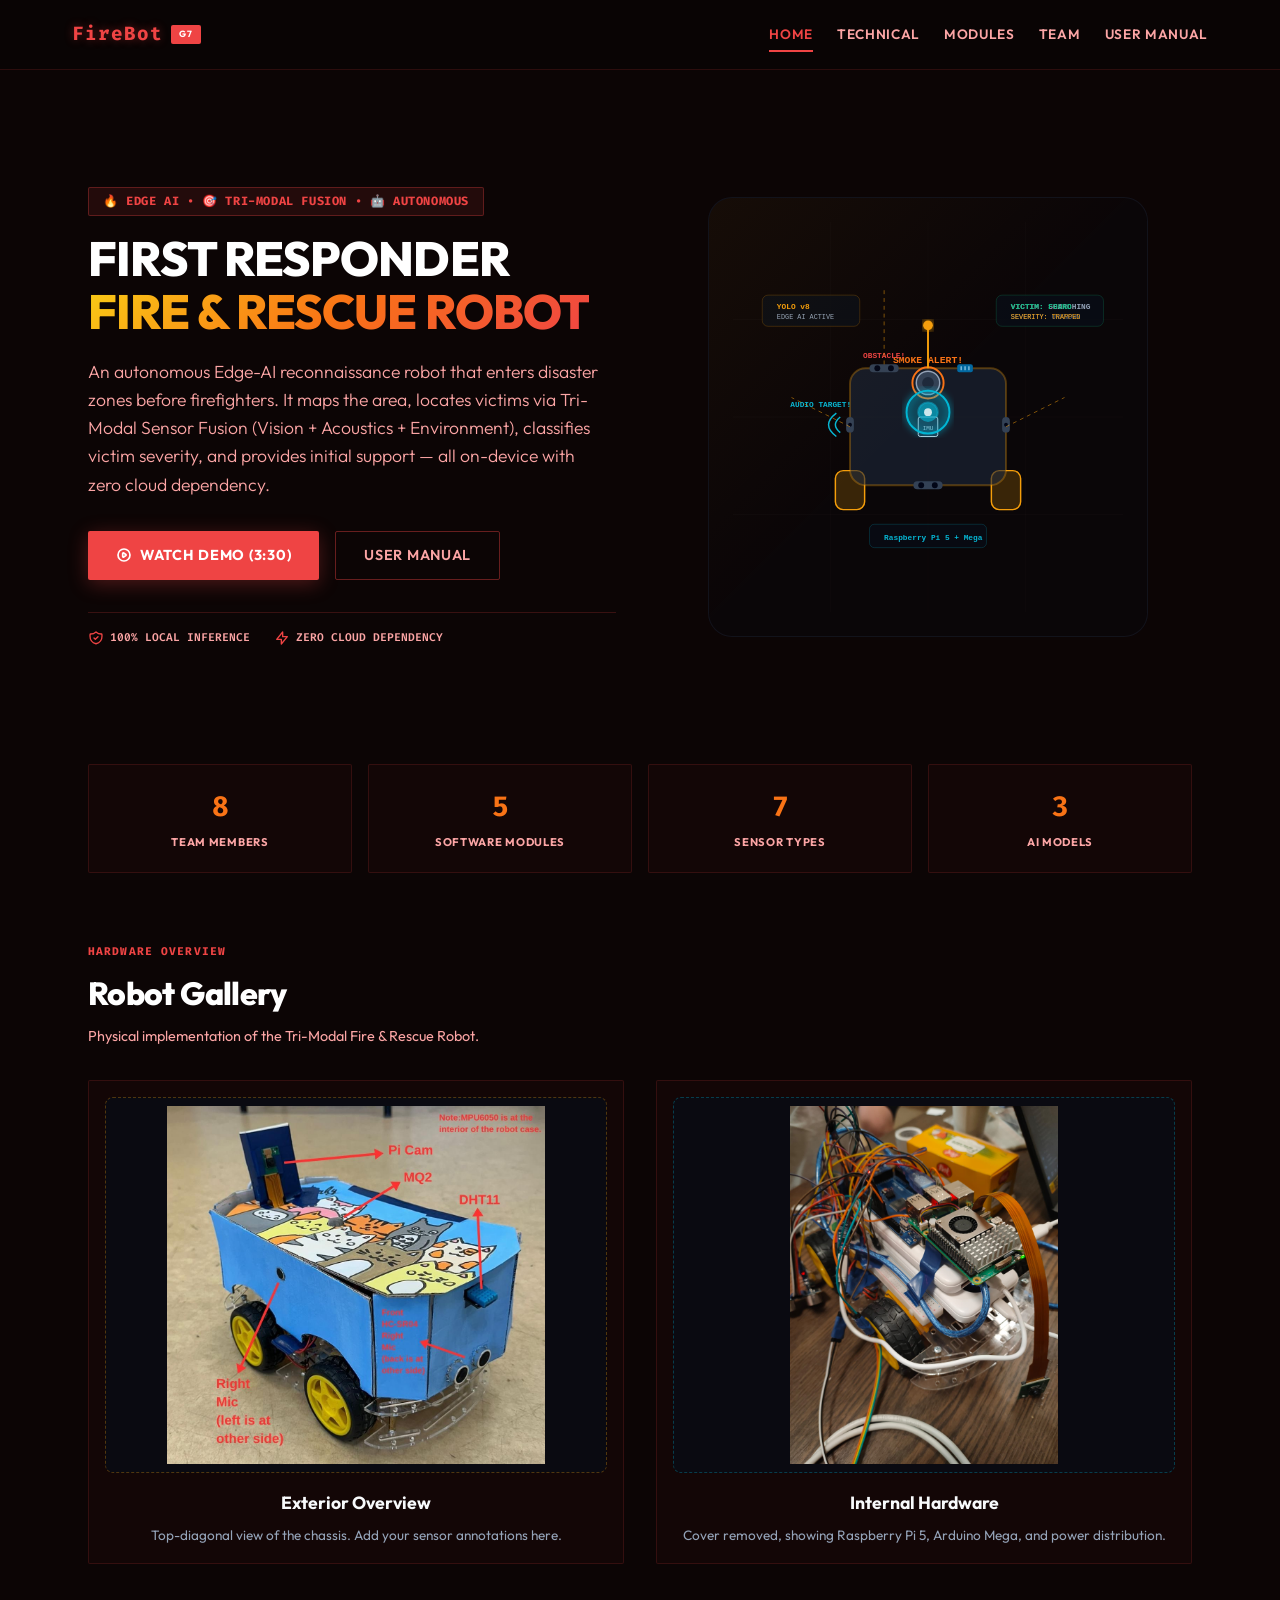
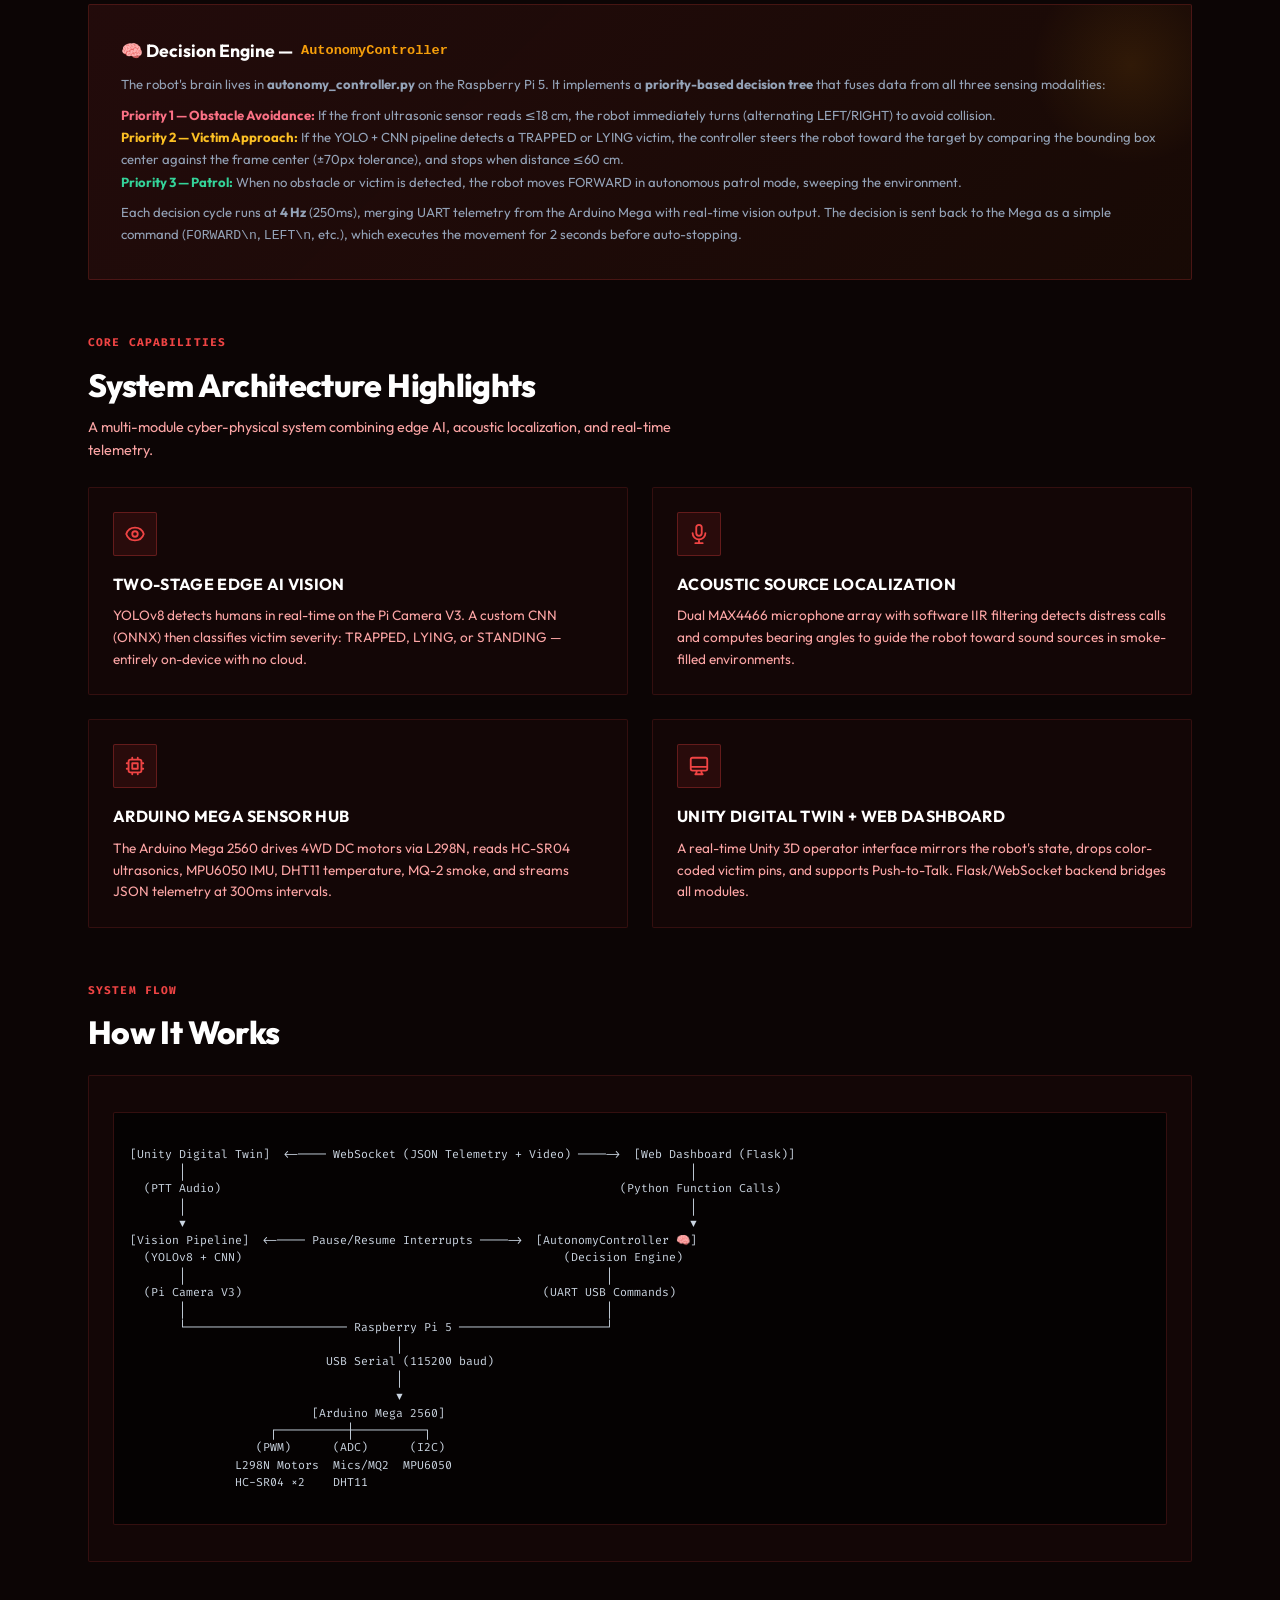
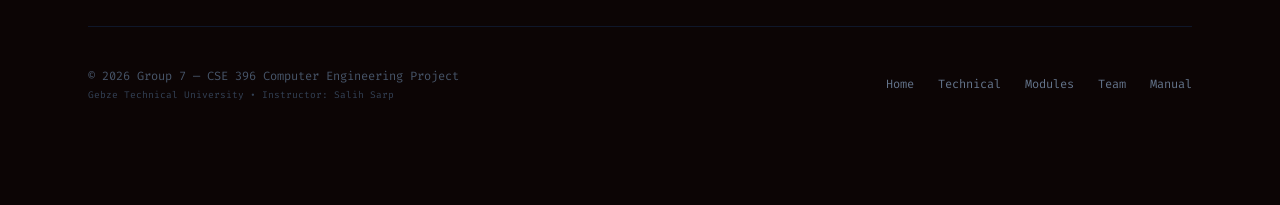
==== docs/index.html @ 30db139d "Final user documentation (Fire Theme & GitHub Pages setup)" ====
<!DOCTYPE html>
<html lang="en">
<head>
  <meta charset="UTF-8">
  <meta name="viewport" content="width=device-width, initial-scale=1.0">
  <meta name="description" content="Autonomous First Responder Fire & Rescue Robot — Edge AI-driven reconnaissance robot with Tri-Modal Sensor Fusion, Acoustic Localization, and a Unity Digital Twin.">
  <title>FireBot G7 — Autonomous First Responder Fire &amp; Rescue Robot</title>
  <link rel="preconnect" href="https://fonts.googleapis.com">
  <link rel="preconnect" href="https://fonts.gstatic.com" crossorigin>
  <link href="https://fonts.googleapis.com/css2?family=Outfit:wght@300;400;500;600;700;800&family=Fira+Code:wght@400;500;600;700&display=swap" rel="stylesheet">
  <link rel="stylesheet" href="styles.css">
</head>
<body>

<div class="layout">
<!-- Top Navbar -->
<header class="top-navbar">
  <div class="navbar-container">
    <div class="navbar-logo">
      <span class="brand">FireBot</span>
      <span class="badge">G7</span>
    </div>
    <button class="hamburger" aria-label="Menu"><svg fill="none" viewBox="0 0 24 24" stroke="currentColor" stroke-width="2"><path stroke-linecap="round" stroke-linejoin="round" d="M4 6h16M4 12h16M4 18h16"/></svg></button>
    <nav class="navbar-nav">
      <a href="index.html" class="nav-link" data-nav="home">Home</a>
      <a href="technical.html" class="nav-link" data-nav="technical">Technical</a>
      <a href="modules.html" class="nav-link" data-nav="modules">Modules</a>
      <a href="team.html" class="nav-link" data-nav="team">Team</a>
      <a href="manual.html" class="nav-link" data-nav="manual">User Manual</a>
    </nav>
  </div>
</header>

<!-- Main Content -->
<main class="main">

<!-- Hero -->
<section class="hero">
  <div>
    <div class="hero-badge">🔥 EDGE AI &bull; 🎯 TRI-MODAL FUSION &bull; 🤖 AUTONOMOUS</div>
    <h1>First Responder<br><span class="gradient">Fire &amp; Rescue Robot</span></h1>
    <p>An autonomous Edge-AI reconnaissance robot that enters disaster zones before firefighters. It maps the area, locates victims via Tri-Modal Sensor Fusion (Vision + Acoustics + Environment), classifies victim severity, and provides initial support — all on-device with zero cloud dependency.</p>
    <div class="hero-actions">
      <a href="https://youtu.be/DEMO_VIDEO_LINK" target="_blank" class="btn-primary">
        <svg style="width:16px;height:16px" fill="none" viewBox="0 0 24 24" stroke="currentColor" stroke-width="2.5"><path stroke-linecap="round" stroke-linejoin="round" d="M14.752 11.168l-3.197-2.132A1 1 0 0010 9.87v4.263a1 1 0 001.555.832l3.197-2.132a1 1 0 000-1.664z"/><path stroke-linecap="round" stroke-linejoin="round" d="M21 12a9 9 0 11-18 0 9 9 0 0118 0z"/></svg>
        Watch Demo (3:30)
      </a>
      <a href="manual.html" class="btn-outline">User Manual</a>
    </div>
    <div class="hero-trust">
      <div class="trust-item"><svg fill="none" viewBox="0 0 24 24" stroke="currentColor" stroke-width="2"><path stroke-linecap="round" stroke-linejoin="round" d="M9 12l2 2 4-4m5.618-4.016A11.955 11.955 0 0112 2.944a11.955 11.955 0 01-8.618 3.04A12.02 12.02 0 003 9c0 5.591 3.824 10.29 9 11.622 5.176-1.332 9-6.03 9-11.622 0-1.042-.133-2.052-.382-3.016z"/></svg> 100% LOCAL INFERENCE</div>
      <div class="trust-item"><svg fill="none" viewBox="0 0 24 24" stroke="currentColor" stroke-width="2"><path stroke-linecap="round" stroke-linejoin="round" d="M13 10V3L4 14h7v7l9-11h-7z"/></svg> ZERO CLOUD DEPENDENCY</div>
    </div>
  </div>
  <div class="robot-visual">
    <svg viewBox="0 0 400 400" fill="none" xmlns="http://www.w3.org/2000/svg">
      <defs>
        <linearGradient id="g1" x1="0%" y1="0%" x2="100%" y2="100%"><stop offset="0%" stop-color="#f59e0b" stop-opacity="0.8"/><stop offset="100%" stop-color="#f97316" stop-opacity="0.2"/></linearGradient>
        <filter id="glow"><feGaussianBlur stdDeviation="4" result="b"/><feComposite in="SourceGraphic" in2="b" operator="over"/></filter>
      </defs>
      <!-- Grid -->
      <g stroke="rgba(255,255,255,.02)" stroke-width="1"><line x1="0" y1="100" x2="400" y2="100"/><line x1="0" y1="200" x2="400" y2="200"/><line x1="0" y1="300" x2="400" y2="300"/><line x1="100" y1="0" x2="100" y2="400"/><line x1="200" y1="0" x2="200" y2="400"/><line x1="300" y1="0" x2="300" y2="400"/></g>
      <!-- Radar Pulse -->
      <circle cx="200" cy="195" r="10" fill="none" stroke="#06b6d4" stroke-width="2" class="anim-radar"></circle>

      <!-- Robot Chassis (storyline bobbing/rotating) -->
      <g class="anim-story-chassis">
        
        <!-- Wheels (moved inside chassis to rotate with it) -->
        <g class="anim-wheel">
          <rect x="105" y="255" width="30" height="40" rx="8" fill="rgba(245,158,11,.2)" stroke="#f59e0b" stroke-width="1.5"/>
          <rect x="265" y="255" width="30" height="40" rx="8" fill="rgba(245,158,11,.2)" stroke="#f59e0b" stroke-width="1.5"/>
        </g>

        <!-- Robot body -->
        <rect x="120" y="150" width="160" height="120" rx="16" fill="rgba(30,41,59,.6)" stroke="rgba(245,158,11,.3)" stroke-width="2"/>
        
        <!-- MPU6050 Center -->
        <rect x="190" y="200" width="20" height="20" fill="#1e293b" stroke="#cbd5e1" stroke-width="1" rx="2" />
        <text x="200" y="213" fill="#cbd5e1" font-size="6" text-anchor="middle" font-family="monospace">IMU</text>

        <!-- MQ-2 Top (Smoke) -->
        <circle cx="200" cy="165" r="12" fill="#334155" stroke="#94a3b8" stroke-width="1.5" />
        <circle cx="200" cy="165" r="6" fill="#1e293b" />
        <g class="anim-story-smoke">
           <text x="200" y="145" fill="#f97316" font-size="10" text-anchor="middle" font-weight="bold" font-family="monospace">SMOKE ALERT!</text>
           <circle cx="200" cy="165" r="16" fill="none" stroke="#f97316" stroke-width="2" class="anim-radar" />
        </g>

        <!-- HC-SR04 Front -->
        <rect x="140" y="146" width="30" height="8" fill="#334155" rx="4"/>
        <circle cx="148" cy="150" r="3" fill="#020617"/>
        <circle cx="162" cy="150" r="3" fill="#020617"/>
        <text x="155" y="140" fill="#ef4444" font-size="8" text-anchor="middle" font-weight="bold" font-family="monospace" class="anim-story-obs-text">OBSTACLE!</text>

        <!-- DHT11 Front -->
        <rect x="230" y="146" width="16" height="8" fill="#0369a1" rx="2"/>
        <line x1="234" y1="148" x2="234" y2="152" stroke="#bae6fd" stroke-width="1"/>
        <line x1="238" y1="148" x2="238" y2="152" stroke="#bae6fd" stroke-width="1"/>
        <line x1="242" y1="148" x2="242" y2="152" stroke="#bae6fd" stroke-width="1"/>

        <!-- HC-SR04 Back -->
        <rect x="185" y="266" width="30" height="8" fill="#334155" rx="4"/>
        <circle cx="193" cy="270" r="3" fill="#020617"/>
        <circle cx="207" cy="270" r="3" fill="#020617"/>

        <!-- Microphones Left & Right -->
        <rect x="116" y="200" width="8" height="16" fill="#334155" rx="4"/>
        <circle cx="120" cy="208" r="2" fill="#020617"/>
        <g class="anim-story-audio">
           <text x="90" y="190" fill="#06b6d4" font-size="8" text-anchor="middle" font-weight="bold" font-family="monospace">AUDIO TARGET!</text>
           <path d="M110 200 Q100 208 110 216" fill="none" stroke="#06b6d4" stroke-width="1.5"/>
           <path d="M106 196 Q90 208 106 220" fill="none" stroke="#06b6d4" stroke-width="1.5"/>
        </g>

        <rect x="276" y="200" width="8" height="16" fill="#334155" rx="4"/>
        <circle cx="280" cy="208" r="2" fill="#020617"/>

        <!-- Camera eye scanning -->
        <g class="anim-eye">
          <circle cx="200" cy="195" r="22" fill="rgba(6,182,212,.15)" stroke="#06b6d4" stroke-width="2" filter="url(#glow)"/>
          <circle cx="200" cy="195" r="10" fill="#06b6d4" opacity=".6"/>
          <circle cx="200" cy="195" r="4" fill="#fff" opacity=".8"/>
        </g>

        <!-- Antenna -->
        <line x1="200" y1="150" x2="200" y2="110" stroke="#f59e0b" stroke-width="2"/>
        <circle cx="200" cy="106" r="5" fill="#f59e0b" filter="url(#glow)" class="anim-ant"></circle>

        <!-- Sensor beams -->
        <g opacity=".5">
          <line x1="120" y1="210" x2="60" y2="180" stroke="#f59e0b" stroke-width="1" stroke-dasharray="4 4" class="anim-beam"></line>
          <line x1="280" y1="210" x2="340" y2="180" stroke="#f59e0b" stroke-width="1" stroke-dasharray="4 4" class="anim-beam"></line>
          <!-- Front Beam with Storyline Colors -->
          <line x1="155" y1="146" x2="155" y2="70" stroke="#f59e0b" stroke-width="1" stroke-dasharray="4 4" class="anim-story-front"></line>
        </g>
      </g>
      <!-- Labels -->
      <rect x="30" y="75" width="100" height="32" rx="6" fill="rgba(9,13,22,.85)" stroke="rgba(245,158,11,.2)"/>
      <text x="45" y="89" fill="#f59e0b" font-family="monospace" font-size="8" font-weight="bold">YOLO v8</text>
      <text x="45" y="99" fill="#94a3b8" font-family="monospace" font-size="7">EDGE AI ACTIVE</text>
      
      <rect x="270" y="75" width="110" height="32" rx="6" fill="rgba(9,13,22,.85)" stroke="rgba(16,185,129,.2)"/>
      <g class="anim-status-1">
        <text x="285" y="89" fill="#94a3b8" font-family="monospace" font-size="8" font-weight="bold">VICTIM: SEARCHING</text>
        <text x="285" y="99" fill="#64748b" font-family="monospace" font-size="7">SEVERITY: UNKNOWN</text>
      </g>
      <g class="anim-status-2">
        <text x="285" y="89" fill="#10b981" font-family="monospace" font-size="8" font-weight="bold">VICTIM: FOUND</text>
        <text x="285" y="99" fill="#f59e0b" font-family="monospace" font-size="7">SEVERITY: TRAPPED</text>
      </g>
      <!-- Pi 5 label -->
      <rect x="140" y="310" width="120" height="24" rx="5" fill="rgba(9,13,22,.8)" stroke="rgba(6,182,212,.2)"/>
      <text x="155" y="326" fill="#06b6d4" font-family="monospace" font-size="8" font-weight="bold">Raspberry Pi 5 + Mega</text>
    </svg>
  </div>
</section>

<!-- Stats -->
<div class="stats-grid obs-fade">
  <div class="stat-card"><div class="stat-val" data-counter data-target="8">0</div><div class="stat-label">Team Members</div></div>
  <div class="stat-card"><div class="stat-val" data-counter data-target="5">0</div><div class="stat-label">Software Modules</div></div>
  <div class="stat-card"><div class="stat-val" data-counter data-target="7">0</div><div class="stat-label">Sensor Types</div></div>
  <div class="stat-card"><div class="stat-val" data-counter data-target="3">0</div><div class="stat-label">AI Models</div></div>
</div>

<!-- Hardware Overview Photos -->
<section class="obs-fade" style="margin-top:4rem">
  <span class="section-label">HARDWARE OVERVIEW</span>
  <h2 class="section-title">Robot Gallery</h2>
  <p class="section-desc">Physical implementation of the Tri-Modal Fire & Rescue Robot.</p>
  
  <div style="display:grid;grid-template-columns:repeat(auto-fit,minmax(300px,1fr));gap:2rem;margin-top:2rem">
    <div class="glass-card" style="padding:1rem;text-align:center">
      <div style="aspect-ratio:4/3;background:rgba(9,13,22,.8);border:1px dashed rgba(245,158,11,.3);border-radius:.5rem;display:flex;align-items:center;justify-content:center;margin-bottom:1rem;overflow:hidden;padding:.5rem">
        <img src="robot_overview.jpg" alt="Robot Overview" style="max-width:100%;max-height:100%;width:auto;height:auto;object-fit:contain" onerror="this.style.display='none';this.nextElementSibling.style.display='flex'">
        <div style="color:#64748b;font-family:var(--font-mono);font-size:.8rem;display:none;align-items:center;justify-content:center;height:100%;flex-direction:column;gap:.5rem">
          <svg fill="none" viewBox="0 0 24 24" stroke="currentColor" stroke-width="1.5" style="width:32px;height:32px;opacity:0.5"><path stroke-linecap="round" stroke-linejoin="round" d="M4 16l4.586-4.586a2 2 0 012.828 0L16 16m-2-2l1.586-1.586a2 2 0 012.828 0L20 14m-6-6h.01M6 20h12a2 2 0 002-2V6a2 2 0 00-2-2H6a2 2 0 00-2 2v12a2 2 0 002 2z"></path></svg>
          Waiting for robot_overview.jpg...
        </div>
      </div>
      <h3 style="font-size:1.1rem;color:#f8fafc">Exterior Overview</h3>
      <p style="font-size:.85rem;color:#94a3b8;margin-top:.5rem">Top-diagonal view of the chassis. Add your sensor annotations here.</p>
    </div>
    <div class="glass-card" style="padding:1rem;text-align:center">
      <div style="aspect-ratio:4/3;background:rgba(9,13,22,.8);border:1px dashed rgba(6,182,212,.3);border-radius:.5rem;display:flex;align-items:center;justify-content:center;margin-bottom:1rem;overflow:hidden;padding:.5rem">
        <img src="inside.jpeg" alt="Robot Inside View" style="max-width:100%;max-height:100%;width:auto;height:auto;object-fit:contain" onerror="this.style.display='none';this.nextElementSibling.style.display='flex'">
        <div style="color:#64748b;font-family:var(--font-mono);font-size:.8rem;display:none;align-items:center;justify-content:center;height:100%;flex-direction:column;gap:.5rem">
          <svg fill="none" viewBox="0 0 24 24" stroke="currentColor" stroke-width="1.5" style="width:32px;height:32px;opacity:0.5"><path stroke-linecap="round" stroke-linejoin="round" d="M9 3v2m6-2v2M9 19v2m6-2v2M5 9H3m2 6H3m18-6h-2m2 6h-2M7 19h10a2 2 0 002-2V7a2 2 0 00-2-2H7a2 2 0 00-2 2v10a2 2 0 002 2zM9 9h6v6H9V9z"></path></svg>
          Waiting for inside.jpeg...
        </div>
      </div>
      <h3 style="font-size:1.1rem;color:#f8fafc">Internal Hardware</h3>
      <p style="font-size:.85rem;color:#94a3b8;margin-top:.5rem">Cover removed, showing Raspberry Pi 5, Arduino Mega, and power distribution.</p>
    </div>
  </div>
</section>

<!-- Decision Engine Highlight -->
<div class="decision-banner obs-fade">
  <h3>🧠 Decision Engine — <code style="font-size:.85rem;color:#f59e0b">AutonomyController</code></h3>
  <p>The robot's brain lives in <strong>autonomy_controller.py</strong> on the Raspberry Pi 5. It implements a <strong>priority-based decision tree</strong> that fuses data from all three sensing modalities:</p>
  <p style="margin-top:.5rem"><strong style="color:#fb7185">Priority 1 — Obstacle Avoidance:</strong> If the front ultrasonic sensor reads ≤18 cm, the robot immediately turns (alternating LEFT/RIGHT) to avoid collision.<br>
  <strong style="color:#fbbf24">Priority 2 — Victim Approach:</strong> If the YOLO + CNN pipeline detects a TRAPPED or LYING victim, the controller steers the robot toward the target by comparing the bounding box center against the frame center (±70px tolerance), and stops when distance ≤60 cm.<br>
  <strong style="color:#34d399">Priority 3 — Patrol:</strong> When no obstacle or victim is detected, the robot moves FORWARD in autonomous patrol mode, sweeping the environment.</p>
  <p style="margin-top:.5rem">Each decision cycle runs at <strong>4 Hz</strong> (250ms), merging UART telemetry from the Arduino Mega with real-time vision output. The decision is sent back to the Mega as a simple command (<code>FORWARD\n</code>, <code>LEFT\n</code>, etc.), which executes the movement for 2 seconds before auto-stopping.</p>
</div>

<!-- Features -->
<section class="obs-fade" style="margin-top:3rem">
  <span class="section-label">CORE CAPABILITIES</span>
  <h2 class="section-title">System Architecture Highlights</h2>
  <p class="section-desc">A multi-module cyber-physical system combining edge AI, acoustic localization, and real-time telemetry.</p>
  <div class="feature-grid" style="margin-top:1.5rem">
    <div class="glass-card feature-card">
      <div class="feature-icon"><svg fill="none" viewBox="0 0 24 24" stroke="currentColor" stroke-width="2"><path stroke-linecap="round" stroke-linejoin="round" d="M15 12a3 3 0 11-6 0 3 3 0 016 0z"/><path stroke-linecap="round" stroke-linejoin="round" d="M2.458 12C3.732 7.943 7.523 5 12 5c4.478 0 8.268 2.943 9.542 7-1.274 4.057-5.064 7-9.542 7-4.477 0-8.268-2.943-9.542-7z"/></svg></div>
      <h3>Two-Stage Edge AI Vision</h3>
      <p>YOLOv8 detects humans in real-time on the Pi Camera V3. A custom CNN (ONNX) then classifies victim severity: TRAPPED, LYING, or STANDING — entirely on-device with no cloud.</p>
    </div>
    <div class="glass-card feature-card">
      <div class="feature-icon"><svg fill="none" viewBox="0 0 24 24" stroke="currentColor" stroke-width="2"><path stroke-linecap="round" stroke-linejoin="round" d="M19 11a7 7 0 01-7 7m0 0a7 7 0 01-7-7m7 7v4m0 0H8m4 0h4m-4-8a3 3 0 01-3-3V5a3 3 0 116 0v6a3 3 0 01-3 3z"/></svg></div>
      <h3>Acoustic Source Localization</h3>
      <p>Dual MAX4466 microphone array with software IIR filtering detects distress calls and computes bearing angles to guide the robot toward sound sources in smoke-filled environments.</p>
    </div>
    <div class="glass-card feature-card">
      <div class="feature-icon"><svg fill="none" viewBox="0 0 24 24" stroke="currentColor" stroke-width="2"><path stroke-linecap="round" stroke-linejoin="round" d="M9 3v2m6-2v2M9 19v2m6-2v2M5 9H3m2 6H3m18-6h-2m2 6h-2M7 19h10a2 2 0 002-2V7a2 2 0 00-2-2H7a2 2 0 00-2 2v10a2 2 0 002 2zM9 9h6v6H9V9z"/></svg></div>
      <h3>Arduino Mega Sensor Hub</h3>
      <p>The Arduino Mega 2560 drives 4WD DC motors via L298N, reads HC-SR04 ultrasonics, MPU6050 IMU, DHT11 temperature, MQ-2 smoke, and streams JSON telemetry at 300ms intervals.</p>
    </div>
    <div class="glass-card feature-card">
      <div class="feature-icon"><svg fill="none" viewBox="0 0 24 24" stroke="currentColor" stroke-width="2"><path stroke-linecap="round" stroke-linejoin="round" d="M9.75 17L9 20l-1 1h8l-1-1-.75-3M3 13h18M5 17h14a2 2 0 002-2V5a2 2 0 00-2-2H5a2 2 0 00-2 2v10a2 2 0 002 2z"/></svg></div>
      <h3>Unity Digital Twin + Web Dashboard</h3>
      <p>A real-time Unity 3D operator interface mirrors the robot's state, drops color-coded victim pins, and supports Push-to-Talk. Flask/WebSocket backend bridges all modules.</p>
    </div>
  </div>
</section>

<!-- Architecture Overview -->
<section class="obs-fade" style="margin-top:3rem">
  <span class="section-label">SYSTEM FLOW</span>
  <h2 class="section-title">How It Works</h2>
  <div class="glass-card" style="padding:1.5rem;margin-top:1rem">
    <div class="code-block" style="font-size:.72rem;line-height:1.5">
[Unity Digital Twin]  ⟵──── WebSocket (JSON Telemetry + Video) ────⟶  [Web Dashboard (Flask)]
       │                                                                        │
  (PTT Audio)                                                         (Python Function Calls)
       │                                                                        │
       ▼                                                                        ▼
[Vision Pipeline]  ⟵──── Pause/Resume Interrupts ────⟶  [AutonomyController 🧠]
  (YOLOv8 + CNN)                                              (Decision Engine)
       │                                                            │
  (Pi Camera V3)                                           (UART USB Commands)
       │                                                            │
       └─────────────────────── Raspberry Pi 5 ─────────────────────┘
                                      │
                            USB Serial (115200 baud)
                                      │
                                      ▼
                          [Arduino Mega 2560]
                    ┌──────────┼──────────┐
                  (PWM)      (ADC)      (I2C)
               L298N Motors  Mics/MQ2  MPU6050
               HC-SR04 ×2    DHT11
    </div>
  </div>
</section>

<footer>
  <div>
    <p>&copy; 2026 Group 7 — CSE 396 Computer Engineering Project</p>
    <p style="font-size:.6rem;color:#334155">Gebze Technical University &bull; Instructor: Salih Sarp</p>
  </div>
  <nav>
    <a href="index.html">Home</a>
    <a href="technical.html">Technical</a>
    <a href="modules.html">Modules</a>
    <a href="team.html">Team</a>
    <a href="manual.html">Manual</a>
  </nav>
</footer>

</main>
</div>
<script src="app.js"></script>
</body>
</html>
---- docs/styles.css ----
/* ==========================================================================
   Group 7 — Autonomous Fire & Rescue Robot — Fire Theme Design System
   ========================================================================== */
:root {
  --bg-main: #0c0505;
  --bg-obsidian: #050202;
  --bg-card: rgba(30, 8, 8, 0.4);
  --border-card: rgba(239, 68, 68, 0.15);
  --accent-amber: #facc15;
  --accent-orange: #f97316;
  --accent-cyan: #fb923c;
  --accent-rose: #ef4444;
  --accent-emerald: #10b981;
  --platinum: #f1f5f9;
  --font-sans: 'Outfit', system-ui, -apple-system, sans-serif;
  --font-mono: 'Fira Code', monospace;
  --navbar-h: 70px;
}

*, *::before, *::after { margin:0; padding:0; box-sizing:border-box; }
html { scroll-behavior:smooth; }
body {
  background: var(--bg-main);
  color: #f1f5f9;
  font-family: var(--font-sans);
  line-height: 1.6;
  opacity:0;
  animation: pageFadeIn .6s cubic-bezier(.16,1,.3,1) forwards;
}
@keyframes pageFadeIn { to { opacity:1; } }

::-webkit-scrollbar { width:6px; height:6px; }
::-webkit-scrollbar-track { background:#0a0505; }
::-webkit-scrollbar-thumb { background:#450a0a; border-radius:0px; }
::-webkit-scrollbar-thumb:hover { background:#7f1d1d; }

a { color:inherit; text-decoration:none; cursor:pointer; }

/* ---- Navbar ---- */
.layout { display:flex; flex-direction:column; min-height:100vh; }
.top-navbar {
  position:fixed; top:0; left:0; right:0; height:var(--navbar-h);
  background:rgba(10,5,5,.95); border-bottom:1px solid rgba(239,68,68,.15);
  display:flex; align-items:center; z-index:50;
  backdrop-filter:blur(12px);
}
.navbar-container {
  display:flex; justify-content:space-between; align-items:center;
  width:100%; max-width:1200px; margin:0 auto; padding:0 2rem;
}
.navbar-logo { display:flex; align-items:center; gap:.5rem; }
.navbar-logo .brand { color:var(--accent-rose); font-family:var(--font-mono); font-weight:800; font-size:1.2rem; letter-spacing:.05em; text-shadow:0 0 10px rgba(239,68,68,0.4); }
.navbar-logo .badge { padding:2px 8px; border-radius:2px; font-size:9px; font-weight:700; background:#ef4444; color:#fff; letter-spacing:.1em; }

.navbar-nav { display:flex; gap:1.5rem; align-items:center; }
.nav-link {
  font-size:.85rem; font-weight:600; color:#fca5a5; text-transform:uppercase; letter-spacing:0.05em;
  padding:.4rem 0; position:relative; transition:color .2s ease;
}
.nav-link:hover { color:#fff; }
.nav-link::after { content:''; position:absolute; bottom:0; left:0; right:0; height:2px; background:var(--accent-rose); transform:scaleX(0); transition:transform .3s ease; }
.nav-link:hover::after, .nav-link.active::after { transform:scaleX(1); }
.nav-link.active { color:var(--accent-rose); }

.hamburger { display:none; background:none; border:none; color:#f8fafc; cursor:pointer; padding:.5rem; }
.hamburger svg { width:24px; height:24px; }
@media (max-width:768px) {
  .hamburger { display:block; }
  .navbar-nav {
    position:fixed; top:var(--navbar-h); left:0; right:0; background:rgba(10,5,5,.98);
    flex-direction:column; gap:0; border-bottom:1px solid rgba(239,68,68,.2);
    clip-path:polygon(0 0, 100% 0, 100% 0, 0 0); transition:clip-path .3s ease;
  }
  .navbar-nav.open { clip-path:polygon(0 0, 100% 0, 100% 100%, 0 100%); }
  .nav-link { padding:1rem 2rem; border-bottom:1px solid rgba(255,255,255,.05); }
}

.status-pill {
  display:inline-flex; align-items:center; gap:6px;
  background:rgba(239,68,68,.1); border:1px solid rgba(239,68,68,.3);
  border-radius:2px; padding:4px 12px; font-size:9px; font-weight:700;
  color:var(--accent-rose); font-family:var(--font-mono); letter-spacing:.08em;
}
.status-dot { width:6px; height:6px; background:var(--accent-rose); position:relative; }
.status-dot::after {
  content:''; position:absolute; inset:-3px;
  background:var(--accent-rose); opacity:.5;
  animation:ping 1.5s cubic-bezier(0,0,.2,1) infinite;
}
@keyframes ping { 75%,100% { transform:scale(2.2); opacity:0; } }

/* ---- Main ---- */
.main { margin-top:var(--navbar-h); padding:2rem 3rem 4rem; max-width:1200px; width:100%; margin-left:auto; margin-right:auto; }
@media (max-width:768px) { .main { padding: 1.5rem 1.5rem 3rem; } }

/* ---- Glass Card ---- */
.glass-card {
  background:var(--bg-card);
  backdrop-filter:blur(12px) saturate(180%);
  border:1px solid var(--border-card);
  border-radius:2px;
  transition:transform .3s cubic-bezier(.16,1,.3,1), border-color .3s, box-shadow .3s;
}
.glass-card:hover {
  transform:translateY(-2px);
  border-color:rgba(239,68,68,.4);
  box-shadow:0 10px 30px -10px rgba(239,68,68,.2);
}

/* ---- Section headers ---- */
.section-label {
  font-size:.7rem; font-family:var(--font-mono); font-weight:700;
  color:var(--accent-rose); letter-spacing:.1em; text-transform:uppercase;
}
.section-title { font-size:2rem; font-weight:800; color:#fff; letter-spacing:-.02em; margin-top:.35rem; }
.section-desc { font-size:.9rem; color:#fca5a5; max-width:640px; margin-top:.35rem; }

/* ---- Hero ---- */
.hero { display:grid; grid-template-columns:1fr 1fr; gap:3rem; align-items:center; min-height:70vh; padding:2rem 0; }
@media (max-width:900px) { .hero { grid-template-columns:1fr; } }
.hero-badge {
  display:inline-flex; align-items:center; gap:8px;
  padding:4px 14px; border-radius:2px;
  border:1px solid rgba(239,68,68,.3); background:rgba(239,68,68,.1);
  color:var(--accent-rose); font-size:.75rem; font-family:var(--font-mono); letter-spacing:.05em; font-weight:700;
}
.hero h1 { font-size:3rem; font-weight:800; line-height:1.1; color:#fff; margin-top:1rem; text-transform:uppercase; letter-spacing:-0.02em; }
.hero h1 .gradient {
  background:linear-gradient(135deg,#facc15,#f97316,#ef4444);
  -webkit-background-clip:text; -webkit-text-fill-color:transparent;
}
.hero p { font-size:1.1rem; color:#fca5a5; line-height:1.6; margin-top:1.25rem; max-width:520px; font-weight:300; }
.hero-actions { display:flex; gap:1rem; margin-top:2rem; flex-wrap:wrap; }
.btn-primary {
  padding:12px 28px; border-radius:2px; font-weight:700; font-size:.9rem; text-transform:uppercase; letter-spacing:0.05em;
  background:var(--accent-rose); color:#fff; border:none;
  box-shadow:0 4px 20px rgba(239,68,68,.3);
  transition:all .3s cubic-bezier(.16,1,.3,1); cursor:pointer;
  display:inline-flex; align-items:center; gap:8px;
}
.btn-primary:hover { background:#dc2626; box-shadow:0 0 25px rgba(220,38,38,.5); transform:translateY(-2px); }
.btn-outline {
  padding:12px 28px; border-radius:2px; font-weight:600; font-size:.9rem; text-transform:uppercase; letter-spacing:0.05em;
  background:transparent; color:#fca5a5;
  border:1px solid rgba(239,68,68,.4);
  transition:all .2s; cursor:pointer;
}
.btn-outline:hover { border-color:var(--accent-rose); color:#fff; background:rgba(239,68,68,.1); }
.hero-trust { display:flex; gap:1.5rem; margin-top:2rem; padding-top:1rem; border-top:1px solid rgba(239,68,68,.2); }
.trust-item { display:flex; align-items:center; gap:6px; font-size:.7rem; font-family:var(--font-mono); color:#fca5a5; font-weight:600; }
.trust-item svg { width:16px; height:16px; color:var(--accent-rose); }

/* ---- Stats ---- */
.stats-grid { display:grid; grid-template-columns:repeat(4,1fr); gap:1rem; margin-top:2rem; }
@media (max-width:768px) { .stats-grid { grid-template-columns:repeat(2,1fr); } }
.stat-card {
  padding:1.25rem; border-radius:2px;
  background:rgba(30,8,8,.4); border:1px solid rgba(239,68,68,.15);
  text-align:center; transition:border-color 0.3s;
}
.stat-card:hover { border-color:var(--accent-rose); }
.stat-val { font-size:1.75rem; font-weight:800; font-family:var(--font-mono); color:var(--accent-orange); }
.stat-label { font-size:.7rem; color:#fca5a5; margin-top:4px; font-weight:700; text-transform:uppercase; letter-spacing:.06em; }

/* ---- Feature grid ---- */
.feature-grid { display:grid; grid-template-columns:repeat(2,1fr); gap:1.5rem; }
@media (max-width:768px) { .feature-grid { grid-template-columns:1fr; } }
.feature-card { padding:1.5rem; }
.feature-icon {
  width:44px; height:44px; border-radius:2px; display:flex; align-items:center; justify-content:center;
  background:rgba(239,68,68,.1); border:1px solid rgba(239,68,68,.3);
  color:var(--accent-rose); margin-bottom:1rem;
}
.feature-icon svg { width:22px; height:22px; }
.feature-card h3 { font-size:1rem; font-weight:700; color:#fff; text-transform:uppercase; letter-spacing:0.02em; }
.feature-card p { font-size:.85rem; color:#fca5a5; margin-top:.5rem; line-height:1.6; }

/* ---- Decision Engine ---- */
.decision-banner {
  padding:2rem; border-radius:2px; margin-top:2.5rem;
  background:linear-gradient(135deg,rgba(239,68,68,.1),rgba(249,115,22,.05));
  border:1px solid rgba(239,68,68,.2); position:relative; overflow:hidden;
}
.decision-banner::before {
  content:''; position:absolute; top:-40px; right:-40px; width:200px; height:200px;
  background:radial-gradient(circle,rgba(245,158,11,.1),transparent 70%); pointer-events:none;
}
.decision-banner h3 { font-size:1.1rem; font-weight:700; color:#fff; display:flex; align-items:center; gap:.5rem; }
.decision-banner p { font-size:.82rem; color:#94a3b8; margin-top:.5rem; line-height:1.7; }

/* ---- Tabs ---- */
.tabs { display:flex; border-bottom:1px solid rgba(239,68,68,.2); margin-bottom:1.5rem; }
.tab-btn {
  flex:1; padding:.75rem; text-align:center; font-size:.85rem; font-weight:700; text-transform:uppercase; letter-spacing:0.05em;
  background:none; border:none; color:#fca5a5; cursor:pointer;
  border-bottom:2px solid transparent; transition:all .2s;
}
.tab-btn.active { color:#fff; border-bottom-color:var(--accent-rose); }
.tab-panel { display:none; }
.tab-panel.active { display:block; }

/* ---- Spec list ---- */
.spec-list { list-style:none; }
.spec-list li {
  display:flex; justify-content:space-between; padding:.6rem 0;
  border-bottom:1px solid rgba(239,68,68,.1); font-size:.85rem;
}
.spec-list li span:first-child { color:#fff; font-weight:500; }
.spec-list li span:last-child { color:#fca5a5; font-family:var(--font-mono); font-size:.75rem; text-align:right; max-width:60%; }

/* ---- Pin table ---- */
.pin-table { width:100%; border-collapse:collapse; font-size:.8rem; margin-top:1rem; }
.pin-table th {
  text-align:left; padding:.6rem .75rem; font-weight:800; font-size:.7rem;
  color:var(--accent-orange); text-transform:uppercase; letter-spacing:.06em;
  border-bottom:2px solid rgba(239,68,68,.2); background:rgba(239,68,68,.05);
}
.pin-table td { padding:.55rem .75rem; border-bottom:1px solid rgba(239,68,68,.1); color:#cbd5e1; }
.pin-table tr:hover td { background:rgba(239,68,68,.05); }

/* ---- Accordion ---- */
.accordion-item { border:1px solid rgba(239,68,68,.15); border-radius:2px; margin-bottom:.75rem; overflow:hidden; }
.accordion-header {
  display:flex; align-items:center; justify-content:space-between;
  padding:1rem 1.25rem; cursor:pointer; background:rgba(30,8,8,.4);
  font-weight:700; font-size:.9rem; color:#fff; transition:background .2s; text-transform:uppercase; letter-spacing:0.02em;
}
.accordion-header:hover { background:rgba(69,10,10,.6); }
.accordion-header .mod-badge {
  padding:3px 10px; border-radius:2px; font-size:.65rem; font-weight:700;
  font-family:var(--font-mono); letter-spacing:.06em;
  background:rgba(239,68,68,.1); color:var(--accent-rose); border:1px solid rgba(239,68,68,.2);
}
.accordion-header .arrow { transition:transform .3s; font-size:1.2rem; color:#fca5a5; }
.accordion-item.open .accordion-header .arrow { transform:rotate(180deg); }
.accordion-body { padding:0 1.25rem; max-height:0; overflow:hidden; transition:max-height .4s ease, padding .3s; }
.accordion-item.open .accordion-body { max-height:2000px; padding:1rem 1.25rem 1.5rem; }
.accordion-body h4 { font-size:.82rem; font-weight:700; color:var(--accent-orange); margin-top:1rem; text-transform:uppercase; letter-spacing:0.05em; }
.accordion-body h4:first-child { margin-top:0; }
.accordion-body p, .accordion-body li { font-size:.85rem; color:#fca5a5; line-height:1.7; }
.accordion-body ul { padding-left:1.2rem; margin-top:.4rem; }

/* ---- Team grid ---- */
.team-grid { display:flex; flex-wrap:wrap; justify-content:center; gap:1.25rem; }
.team-card { flex:0 0 calc(20% - 1rem); min-width:130px; padding:1.25rem; text-align:center; }
.team-avatar {
  width:64px; height:64px; border-radius:50%; margin:0 auto .75rem;
  background:linear-gradient(135deg,rgba(239,68,68,.15),rgba(249,115,22,.1));
  border:2px solid rgba(239,68,68,.3); display:flex; align-items:center; justify-content:center;
  font-size:1.4rem; font-weight:800; color:var(--accent-rose);
}
.team-card h3 { font-size:1rem; font-weight:700; color:#fff; text-transform:uppercase; letter-spacing:0.02em; }
.team-card .student-id { font-size:.75rem; font-family:var(--font-mono); color:#fca5a5; margin-top:2px; font-weight:600; }
.team-card .role-badges { display:flex; flex-wrap:wrap; gap:4px; justify-content:center; margin-top:.5rem; }
.role-badge {
  padding:2px 8px; border-radius:2px; font-size:.6rem; font-weight:700;
  font-family:var(--font-mono); letter-spacing:.04em;
  background:rgba(249,115,22,.1); color:var(--accent-orange); border:1px solid rgba(249,115,22,.2);
}
.role-badge.primary { background:rgba(239,68,68,.15); color:var(--accent-rose); border-color:rgba(239,68,68,.3); }

/* ---- Manual steps ---- */
.step-list { counter-reset:step; list-style:none; padding:0; }
.step-list li {
  counter-increment:step; display:flex; gap:1rem; padding:1rem 0;
  border-bottom:1px solid rgba(239,68,68,.15); font-size:.85rem; color:#f8fafc; line-height:1.7;
}
.step-list li::before {
  content:counter(step); flex-shrink:0;
  width:28px; height:28px; border-radius:2px; display:flex; align-items:center; justify-content:center;
  background:rgba(239,68,68,.1); color:var(--accent-rose); font-weight:800; font-size:.75rem;
  font-family:var(--font-mono); border:1px solid rgba(239,68,68,.2);
}
.code-block {
  background:#050202; border:1px solid rgba(239,68,68,.2); border-radius:2px;
  padding:1rem; margin:.75rem 0; font-family:var(--font-mono); font-size:.8rem;
  color:#cbd5e1; overflow-x:auto; line-height:1.6; white-space:pre;
}
.code-block .kw { color:#f97316; font-weight:700; }
.code-block .tp { color:#fb923c; }
.code-block .fn { color:#facc15; }
.code-block .str { color:#10b981; }
.code-block .cm { color:#64748b; font-style:italic; }
.code-block .num { color:#ef4444; }

.alert { padding:1rem 1.25rem; border-radius:2px; margin:1rem 0; font-size:.85rem; line-height:1.6; }

/* ---- SVG Animations ---- */
@keyframes pulseRadar {
  0% { transform: scale(0.2); opacity: 0.8; }
  100% { transform: scale(1.6); opacity: 0; }
}
@keyframes wheelBounce {
  0%, 100% { transform: translateY(0); }
  25% { transform: translateY(-2px); }
  75% { transform: translateY(1px); }
}
@keyframes chassisBob {
  0%, 100% { transform: translateY(0); }
  50% { transform: translateY(-3px); }
}
@keyframes eyeScan {
  0%, 100% { transform: translateX(-15px); }
  50% { transform: translateX(15px); }
}
@keyframes beamDash {
  0% { stroke-dashoffset: 8; }
  100% { stroke-dashoffset: 0; }
}
@keyframes antBlink {
  0%, 100% { opacity: 0.2; }
  50% { opacity: 1; }
}

.anim-radar { animation: pulseRadar 2s infinite; transform-origin: 200px 195px; }
.anim-wheel { animation: wheelBounce 1s infinite linear; }
.anim-chassis { animation: chassisBob 1s infinite ease-in-out; }
.anim-eye { animation: eyeScan 4s infinite ease-in-out; }
.anim-beam { animation: beamDash 0.5s infinite linear; }
.anim-ant { animation: antBlink 1s infinite ease-in-out; }

/* ---- Storyline Animations ---- */
@keyframes storyChassis {
  0%, 15% { transform: translateY(0) rotate(0deg); }
  16%, 19% { transform: translateY(-3px) rotate(0deg); }
  20%, 35% { transform: translateY(0) rotate(90deg); }
  36%, 55% { transform: translateY(-3px) rotate(0deg); }
  56%, 65% { transform: translateY(0) rotate(-90deg); }
  66%, 80% { transform: translateY(-3px) rotate(0deg); }
  81%, 100% { transform: translateY(0) rotate(0deg); }
}
@keyframes storyFrontSensor {
  0%, 19% { stroke: #f59e0b; opacity: 0.5; stroke-width: 1; }
  20%, 35% { stroke: #ef4444; opacity: 1; stroke-width: 3; }
  36%, 100% { stroke: #f59e0b; opacity: 0.5; stroke-width: 1; }
}
@keyframes storyObstacleText {
  0%, 19% { opacity: 0; }
  20%, 35% { opacity: 1; }
  36%, 100% { opacity: 0; }
}
@keyframes storySmoke {
  0%, 75% { opacity: 0; }
  80%, 95% { opacity: 1; }
  100% { opacity: 0; }
}
@keyframes storyAudio {
  0%, 55% { opacity: 0; }
  58%, 65% { opacity: 1; }
  68%, 100% { opacity: 0; }
}
@keyframes status1 {
  0%, 45% { opacity: 1; }
  46%, 100% { opacity: 0; }
}
@keyframes status2 {
  0%, 45% { opacity: 0; }
  46%, 100% { opacity: 1; }
}

.anim-story-chassis { animation: storyChassis 15s infinite ease-in-out; transform-origin: 200px 210px; }
.anim-story-front { animation: storyFrontSensor 15s infinite ease-in-out; }
.anim-story-obs-text { animation: storyObstacleText 15s infinite ease-in-out; }
.anim-story-smoke { animation: storySmoke 15s infinite ease-in-out; }
.anim-story-audio { animation: storyAudio 15s infinite ease-in-out; }
.anim-status-1 { animation: status1 15s infinite; }
.anim-status-2 { animation: status2 15s infinite; }
.alert-warn { background:rgba(245,158,11,.06); border:1px solid rgba(245,158,11,.15); color:#fbbf24; }
.alert-danger { background:rgba(244,63,94,.06); border:1px solid rgba(244,63,94,.15); color:#fb7185; }
.alert-info { background:rgba(6,182,212,.06); border:1px solid rgba(6,182,212,.15); color:#22d3ee; }
.alert strong { font-weight:700; }

/* ---- Troubleshoot ---- */
.trouble-item { margin-bottom:1.25rem; }
.trouble-item h4 { font-size:.85rem; font-weight:700; color:#fb7185; margin-bottom:.3rem; }
.trouble-item p { font-size:.8rem; color:#94a3b8; line-height:1.6; }
.trouble-item .remedy { color:#34d399; }

/* ---- Observer fade ---- */
.obs-fade { opacity:0; transform:translateY(30px); transition:opacity .8s cubic-bezier(.16,1,.3,1), transform .8s cubic-bezier(.16,1,.3,1); }
.obs-fade.visible { opacity:1; transform:translateY(0); }

/* ---- Footer ---- */
footer {
  border-top:1px solid #0f172a; padding:2.5rem 0; margin-top:4rem;
  font-size:.75rem; font-family:var(--font-mono); color:#475569;
  display:flex; justify-content:space-between; align-items:center; flex-wrap:wrap; gap:1rem;
}
footer a { color:#64748b; transition:color .2s; }
footer a:hover { color:var(--accent-amber); }
footer nav { display:flex; gap:1.5rem; }

/* ---- SVG Robot ---- */
.robot-visual {
  width:100%; max-width:440px; aspect-ratio:1; margin:0 auto;
  background:rgba(9,13,22,.2); border:1px solid rgba(30,41,59,.4);
  border-radius:1.5rem; padding:1.5rem; position:relative; overflow:hidden;
  display:flex; align-items:center; justify-content:center;
}
.robot-visual::before {
  content:''; position:absolute; inset:0;
  background:linear-gradient(135deg,rgba(245,158,11,.05),transparent,transparent);
  pointer-events:none;
}

/* ---- Hamburger ---- */
.hamburger { display:none; position:fixed; top:1rem; left:1rem; z-index:60; background:rgba(5,5,6,.9); border:1px solid #1e293b; border-radius:8px; padding:8px; cursor:pointer; }
.hamburger svg { width:24px; height:24px; color:#e2e8f0; }

/* ---- Responsive ---- */
@media(max-width:1024px) {
  .hero { grid-template-columns:1fr; }
  .feature-grid { grid-template-columns:1fr; }
  .stats-grid { grid-template-columns:repeat(2,1fr); }
}
@media(max-width:768px) {
  .sidebar { transform:translateX(-100%); transition:transform .3s; }
  .sidebar.open { transform:translateX(0); }
  .hamburger { display:block; }
  .main { margin-left:0; padding:1.5rem; }
  .hero h1 { font-size:1.8rem; }
  .stats-grid { grid-template-columns:1fr 1fr; }
  .team-grid { grid-template-columns:1fr; }
}
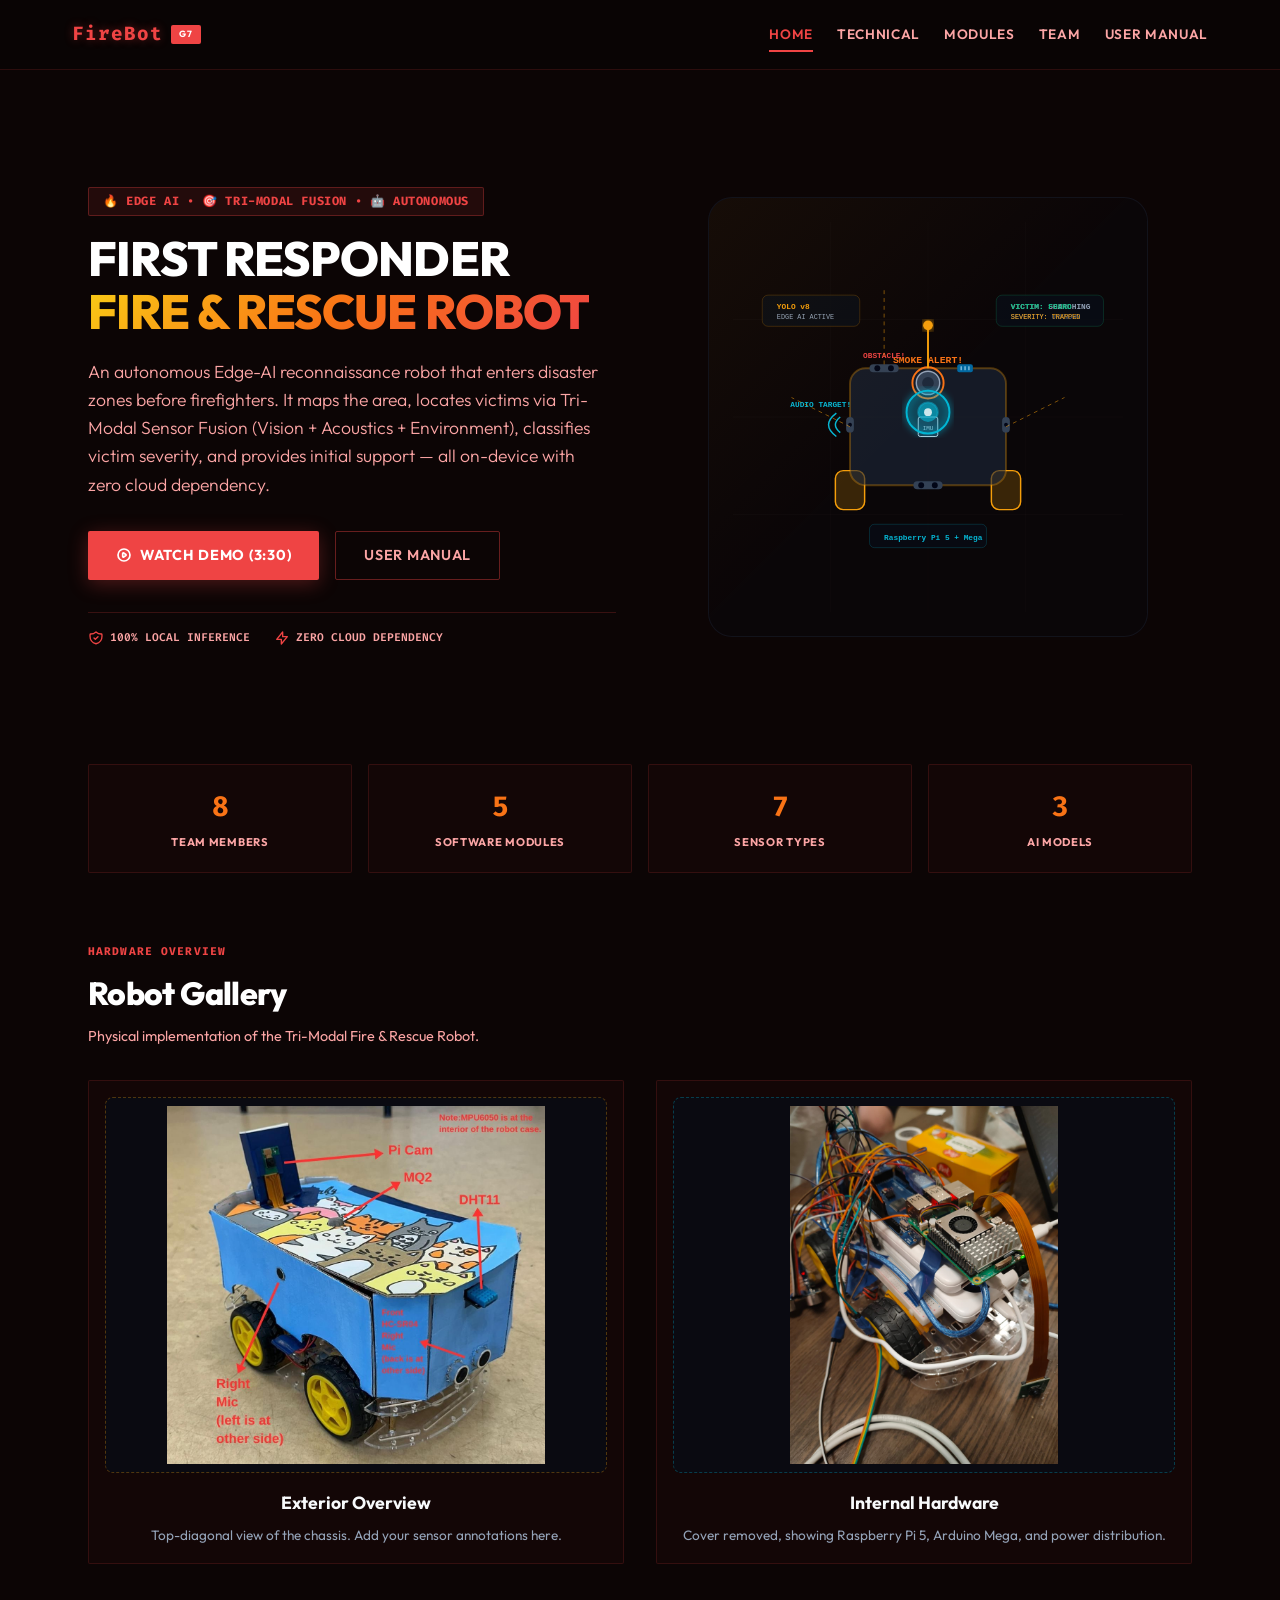
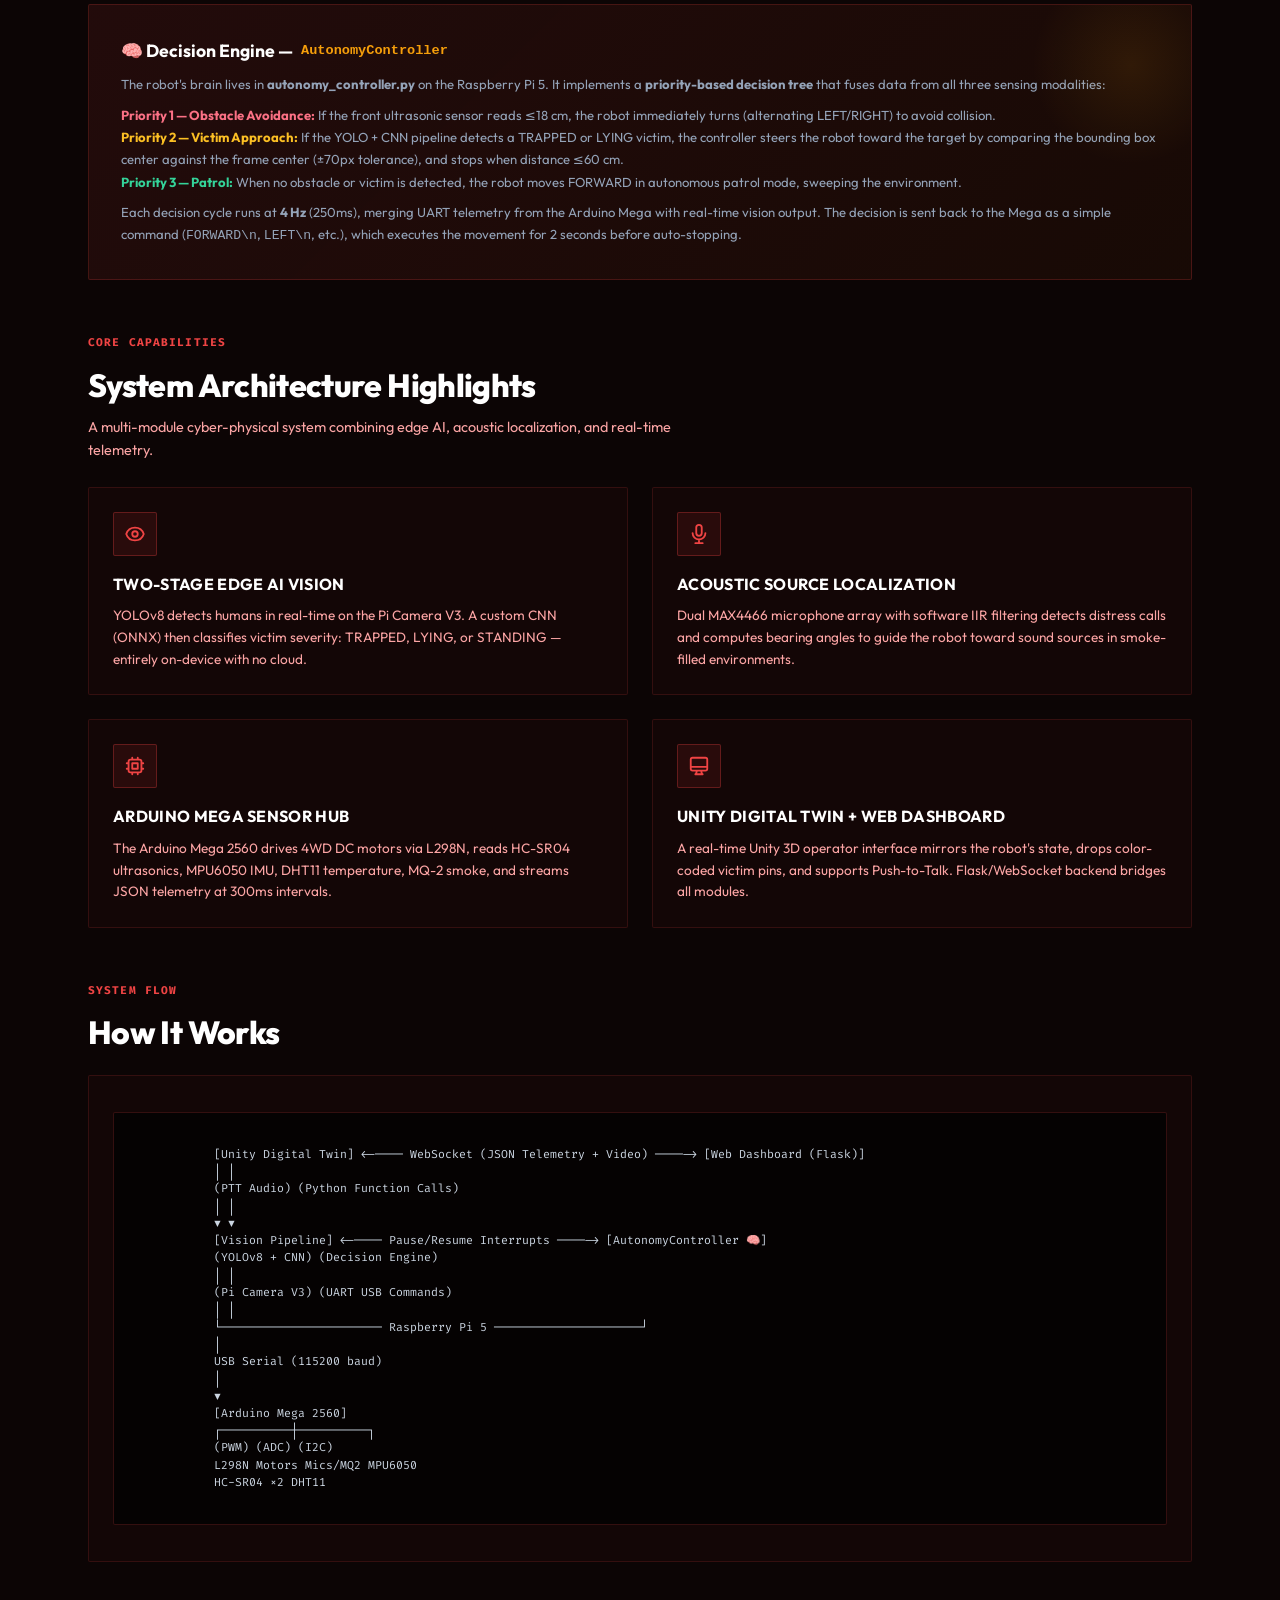
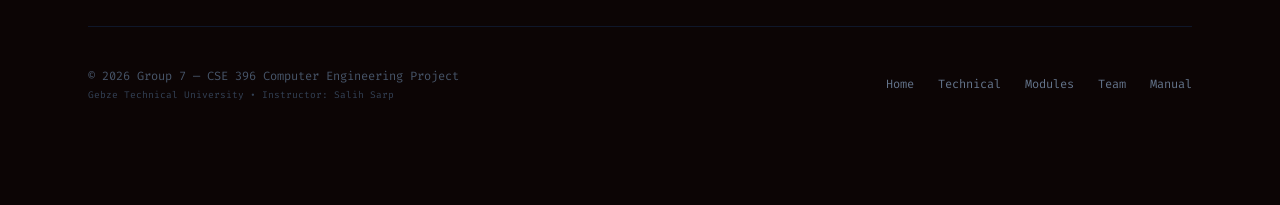
==== commit d4d303b8: "add video link" ====
--- a/docs/index.html
+++ b/docs/index.html
@@ -1,286 +1,392 @@
 <!DOCTYPE html>
 <html lang="en">
+
 <head>
   <meta charset="UTF-8">
   <meta name="viewport" content="width=device-width, initial-scale=1.0">
-  <meta name="description" content="Autonomous First Responder Fire & Rescue Robot — Edge AI-driven reconnaissance robot with Tri-Modal Sensor Fusion, Acoustic Localization, and a Unity Digital Twin.">
+  <meta name="description"
+    content="Autonomous First Responder Fire & Rescue Robot — Edge AI-driven reconnaissance robot with Tri-Modal Sensor Fusion, Acoustic Localization, and a Unity Digital Twin.">
   <title>FireBot G7 — Autonomous First Responder Fire &amp; Rescue Robot</title>
   <link rel="preconnect" href="https://fonts.googleapis.com">
   <link rel="preconnect" href="https://fonts.gstatic.com" crossorigin>
-  <link href="https://fonts.googleapis.com/css2?family=Outfit:wght@300;400;500;600;700;800&family=Fira+Code:wght@400;500;600;700&display=swap" rel="stylesheet">
+  <link
+    href="https://fonts.googleapis.com/css2?family=Outfit:wght@300;400;500;600;700;800&family=Fira+Code:wght@400;500;600;700&display=swap"
+    rel="stylesheet">
   <link rel="stylesheet" href="styles.css">
 </head>
+
 <body>
 
-<div class="layout">
-<!-- Top Navbar -->
-<header class="top-navbar">
-  <div class="navbar-container">
-    <div class="navbar-logo">
-      <span class="brand">FireBot</span>
-      <span class="badge">G7</span>
-    </div>
-    <button class="hamburger" aria-label="Menu"><svg fill="none" viewBox="0 0 24 24" stroke="currentColor" stroke-width="2"><path stroke-linecap="round" stroke-linejoin="round" d="M4 6h16M4 12h16M4 18h16"/></svg></button>
-    <nav class="navbar-nav">
-      <a href="index.html" class="nav-link" data-nav="home">Home</a>
-      <a href="technical.html" class="nav-link" data-nav="technical">Technical</a>
-      <a href="modules.html" class="nav-link" data-nav="modules">Modules</a>
-      <a href="team.html" class="nav-link" data-nav="team">Team</a>
-      <a href="manual.html" class="nav-link" data-nav="manual">User Manual</a>
-    </nav>
+  <div class="layout">
+    <!-- Top Navbar -->
+    <header class="top-navbar">
+      <div class="navbar-container">
+        <div class="navbar-logo">
+          <span class="brand">FireBot</span>
+          <span class="badge">G7</span>
+        </div>
+        <button class="hamburger" aria-label="Menu"><svg fill="none" viewBox="0 0 24 24" stroke="currentColor"
+            stroke-width="2">
+            <path stroke-linecap="round" stroke-linejoin="round" d="M4 6h16M4 12h16M4 18h16" />
+          </svg></button>
+        <nav class="navbar-nav">
+          <a href="index.html" class="nav-link" data-nav="home">Home</a>
+          <a href="technical.html" class="nav-link" data-nav="technical">Technical</a>
+          <a href="modules.html" class="nav-link" data-nav="modules">Modules</a>
+          <a href="team.html" class="nav-link" data-nav="team">Team</a>
+          <a href="manual.html" class="nav-link" data-nav="manual">User Manual</a>
+        </nav>
+      </div>
+    </header>
+
+    <!-- Main Content -->
+    <main class="main">
+
+      <!-- Hero -->
+      <section class="hero">
+        <div>
+          <div class="hero-badge">🔥 EDGE AI &bull; 🎯 TRI-MODAL FUSION &bull; 🤖 AUTONOMOUS</div>
+          <h1>First Responder<br><span class="gradient">Fire &amp; Rescue Robot</span></h1>
+          <p>An autonomous Edge-AI reconnaissance robot that enters disaster zones before firefighters. It maps the
+            area, locates victims via Tri-Modal Sensor Fusion (Vision + Acoustics + Environment), classifies victim
+            severity, and provides initial support — all on-device with zero cloud dependency.</p>
+          <div class="hero-actions">
+            <a href="https://youtu.be/pukPrtGTnvk" target="_blank" class="btn-primary">
+              <svg style="width:16px;height:16px" fill="none" viewBox="0 0 24 24" stroke="currentColor"
+                stroke-width="2.5">
+                <path stroke-linecap="round" stroke-linejoin="round"
+                  d="M14.752 11.168l-3.197-2.132A1 1 0 0010 9.87v4.263a1 1 0 001.555.832l3.197-2.132a1 1 0 000-1.664z" />
+                <path stroke-linecap="round" stroke-linejoin="round" d="M21 12a9 9 0 11-18 0 9 9 0 0118 0z" />
+              </svg>
+              Watch Demo (3:30)
+            </a>
+            <a href="manual.html" class="btn-outline">User Manual</a>
+          </div>
+          <div class="hero-trust">
+            <div class="trust-item"><svg fill="none" viewBox="0 0 24 24" stroke="currentColor" stroke-width="2">
+                <path stroke-linecap="round" stroke-linejoin="round"
+                  d="M9 12l2 2 4-4m5.618-4.016A11.955 11.955 0 0112 2.944a11.955 11.955 0 01-8.618 3.04A12.02 12.02 0 003 9c0 5.591 3.824 10.29 9 11.622 5.176-1.332 9-6.03 9-11.622 0-1.042-.133-2.052-.382-3.016z" />
+              </svg> 100% LOCAL INFERENCE</div>
+            <div class="trust-item"><svg fill="none" viewBox="0 0 24 24" stroke="currentColor" stroke-width="2">
+                <path stroke-linecap="round" stroke-linejoin="round" d="M13 10V3L4 14h7v7l9-11h-7z" />
+              </svg> ZERO CLOUD DEPENDENCY</div>
+          </div>
+        </div>
+        <div class="robot-visual">
+          <svg viewBox="0 0 400 400" fill="none" xmlns="http://www.w3.org/2000/svg">
+            <defs>
+              <linearGradient id="g1" x1="0%" y1="0%" x2="100%" y2="100%">
+                <stop offset="0%" stop-color="#f59e0b" stop-opacity="0.8" />
+                <stop offset="100%" stop-color="#f97316" stop-opacity="0.2" />
+              </linearGradient>
+              <filter id="glow">
+                <feGaussianBlur stdDeviation="4" result="b" />
+                <feComposite in="SourceGraphic" in2="b" operator="over" />
+              </filter>
+            </defs>
+            <!-- Grid -->
+            <g stroke="rgba(255,255,255,.02)" stroke-width="1">
+              <line x1="0" y1="100" x2="400" y2="100" />
+              <line x1="0" y1="200" x2="400" y2="200" />
+              <line x1="0" y1="300" x2="400" y2="300" />
+              <line x1="100" y1="0" x2="100" y2="400" />
+              <line x1="200" y1="0" x2="200" y2="400" />
+              <line x1="300" y1="0" x2="300" y2="400" />
+            </g>
+            <!-- Radar Pulse -->
+            <circle cx="200" cy="195" r="10" fill="none" stroke="#06b6d4" stroke-width="2" class="anim-radar"></circle>
+
+            <!-- Robot Chassis (storyline bobbing/rotating) -->
+            <g class="anim-story-chassis">
+
+              <!-- Wheels (moved inside chassis to rotate with it) -->
+              <g class="anim-wheel">
+                <rect x="105" y="255" width="30" height="40" rx="8" fill="rgba(245,158,11,.2)" stroke="#f59e0b"
+                  stroke-width="1.5" />
+                <rect x="265" y="255" width="30" height="40" rx="8" fill="rgba(245,158,11,.2)" stroke="#f59e0b"
+                  stroke-width="1.5" />
+              </g>
+
+              <!-- Robot body -->
+              <rect x="120" y="150" width="160" height="120" rx="16" fill="rgba(30,41,59,.6)"
+                stroke="rgba(245,158,11,.3)" stroke-width="2" />
+
+              <!-- MPU6050 Center -->
+              <rect x="190" y="200" width="20" height="20" fill="#1e293b" stroke="#cbd5e1" stroke-width="1" rx="2" />
+              <text x="200" y="213" fill="#cbd5e1" font-size="6" text-anchor="middle" font-family="monospace">IMU</text>
+
+              <!-- MQ-2 Top (Smoke) -->
+              <circle cx="200" cy="165" r="12" fill="#334155" stroke="#94a3b8" stroke-width="1.5" />
+              <circle cx="200" cy="165" r="6" fill="#1e293b" />
+              <g class="anim-story-smoke">
+                <text x="200" y="145" fill="#f97316" font-size="10" text-anchor="middle" font-weight="bold"
+                  font-family="monospace">SMOKE ALERT!</text>
+                <circle cx="200" cy="165" r="16" fill="none" stroke="#f97316" stroke-width="2" class="anim-radar" />
+              </g>
+
+              <!-- HC-SR04 Front -->
+              <rect x="140" y="146" width="30" height="8" fill="#334155" rx="4" />
+              <circle cx="148" cy="150" r="3" fill="#020617" />
+              <circle cx="162" cy="150" r="3" fill="#020617" />
+              <text x="155" y="140" fill="#ef4444" font-size="8" text-anchor="middle" font-weight="bold"
+                font-family="monospace" class="anim-story-obs-text">OBSTACLE!</text>
+
+              <!-- DHT11 Front -->
+              <rect x="230" y="146" width="16" height="8" fill="#0369a1" rx="2" />
+              <line x1="234" y1="148" x2="234" y2="152" stroke="#bae6fd" stroke-width="1" />
+              <line x1="238" y1="148" x2="238" y2="152" stroke="#bae6fd" stroke-width="1" />
+              <line x1="242" y1="148" x2="242" y2="152" stroke="#bae6fd" stroke-width="1" />
+
+              <!-- HC-SR04 Back -->
+              <rect x="185" y="266" width="30" height="8" fill="#334155" rx="4" />
+              <circle cx="193" cy="270" r="3" fill="#020617" />
+              <circle cx="207" cy="270" r="3" fill="#020617" />
+
+              <!-- Microphones Left & Right -->
+              <rect x="116" y="200" width="8" height="16" fill="#334155" rx="4" />
+              <circle cx="120" cy="208" r="2" fill="#020617" />
+              <g class="anim-story-audio">
+                <text x="90" y="190" fill="#06b6d4" font-size="8" text-anchor="middle" font-weight="bold"
+                  font-family="monospace">AUDIO TARGET!</text>
+                <path d="M110 200 Q100 208 110 216" fill="none" stroke="#06b6d4" stroke-width="1.5" />
+                <path d="M106 196 Q90 208 106 220" fill="none" stroke="#06b6d4" stroke-width="1.5" />
+              </g>
+
+              <rect x="276" y="200" width="8" height="16" fill="#334155" rx="4" />
+              <circle cx="280" cy="208" r="2" fill="#020617" />
+
+              <!-- Camera eye scanning -->
+              <g class="anim-eye">
+                <circle cx="200" cy="195" r="22" fill="rgba(6,182,212,.15)" stroke="#06b6d4" stroke-width="2"
+                  filter="url(#glow)" />
+                <circle cx="200" cy="195" r="10" fill="#06b6d4" opacity=".6" />
+                <circle cx="200" cy="195" r="4" fill="#fff" opacity=".8" />
+              </g>
+
+              <!-- Antenna -->
+              <line x1="200" y1="150" x2="200" y2="110" stroke="#f59e0b" stroke-width="2" />
+              <circle cx="200" cy="106" r="5" fill="#f59e0b" filter="url(#glow)" class="anim-ant"></circle>
+
+              <!-- Sensor beams -->
+              <g opacity=".5">
+                <line x1="120" y1="210" x2="60" y2="180" stroke="#f59e0b" stroke-width="1" stroke-dasharray="4 4"
+                  class="anim-beam"></line>
+                <line x1="280" y1="210" x2="340" y2="180" stroke="#f59e0b" stroke-width="1" stroke-dasharray="4 4"
+                  class="anim-beam"></line>
+                <!-- Front Beam with Storyline Colors -->
+                <line x1="155" y1="146" x2="155" y2="70" stroke="#f59e0b" stroke-width="1" stroke-dasharray="4 4"
+                  class="anim-story-front"></line>
+              </g>
+            </g>
+            <!-- Labels -->
+            <rect x="30" y="75" width="100" height="32" rx="6" fill="rgba(9,13,22,.85)" stroke="rgba(245,158,11,.2)" />
+            <text x="45" y="89" fill="#f59e0b" font-family="monospace" font-size="8" font-weight="bold">YOLO v8</text>
+            <text x="45" y="99" fill="#94a3b8" font-family="monospace" font-size="7">EDGE AI ACTIVE</text>
+
+            <rect x="270" y="75" width="110" height="32" rx="6" fill="rgba(9,13,22,.85)" stroke="rgba(16,185,129,.2)" />
+            <g class="anim-status-1">
+              <text x="285" y="89" fill="#94a3b8" font-family="monospace" font-size="8" font-weight="bold">VICTIM:
+                SEARCHING</text>
+              <text x="285" y="99" fill="#64748b" font-family="monospace" font-size="7">SEVERITY: UNKNOWN</text>
+            </g>
+            <g class="anim-status-2">
+              <text x="285" y="89" fill="#10b981" font-family="monospace" font-size="8" font-weight="bold">VICTIM:
+                FOUND</text>
+              <text x="285" y="99" fill="#f59e0b" font-family="monospace" font-size="7">SEVERITY: TRAPPED</text>
+            </g>
+            <!-- Pi 5 label -->
+            <rect x="140" y="310" width="120" height="24" rx="5" fill="rgba(9,13,22,.8)" stroke="rgba(6,182,212,.2)" />
+            <text x="155" y="326" fill="#06b6d4" font-family="monospace" font-size="8" font-weight="bold">Raspberry Pi 5
+              + Mega</text>
+          </svg>
+        </div>
+      </section>
+
+      <!-- Stats -->
+      <div class="stats-grid obs-fade">
+        <div class="stat-card">
+          <div class="stat-val" data-counter data-target="8">0</div>
+          <div class="stat-label">Team Members</div>
+        </div>
+        <div class="stat-card">
+          <div class="stat-val" data-counter data-target="5">0</div>
+          <div class="stat-label">Software Modules</div>
+        </div>
+        <div class="stat-card">
+          <div class="stat-val" data-counter data-target="7">0</div>
+          <div class="stat-label">Sensor Types</div>
+        </div>
+        <div class="stat-card">
+          <div class="stat-val" data-counter data-target="3">0</div>
+          <div class="stat-label">AI Models</div>
+        </div>
+      </div>
+
+      <!-- Hardware Overview Photos -->
+      <section class="obs-fade" style="margin-top:4rem">
+        <span class="section-label">HARDWARE OVERVIEW</span>
+        <h2 class="section-title">Robot Gallery</h2>
+        <p class="section-desc">Physical implementation of the Tri-Modal Fire & Rescue Robot.</p>
+
+        <div style="display:grid;grid-template-columns:repeat(auto-fit,minmax(300px,1fr));gap:2rem;margin-top:2rem">
+          <div class="glass-card" style="padding:1rem;text-align:center">
+            <div
+              style="aspect-ratio:4/3;background:rgba(9,13,22,.8);border:1px dashed rgba(245,158,11,.3);border-radius:.5rem;display:flex;align-items:center;justify-content:center;margin-bottom:1rem;overflow:hidden;padding:.5rem">
+              <img src="robot_overview.jpg" alt="Robot Overview"
+                style="max-width:100%;max-height:100%;width:auto;height:auto;object-fit:contain"
+                onerror="this.style.display='none';this.nextElementSibling.style.display='flex'">
+              <div
+                style="color:#64748b;font-family:var(--font-mono);font-size:.8rem;display:none;align-items:center;justify-content:center;height:100%;flex-direction:column;gap:.5rem">
+                <svg fill="none" viewBox="0 0 24 24" stroke="currentColor" stroke-width="1.5"
+                  style="width:32px;height:32px;opacity:0.5">
+                  <path stroke-linecap="round" stroke-linejoin="round"
+                    d="M4 16l4.586-4.586a2 2 0 012.828 0L16 16m-2-2l1.586-1.586a2 2 0 012.828 0L20 14m-6-6h.01M6 20h12a2 2 0 002-2V6a2 2 0 00-2-2H6a2 2 0 00-2 2v12a2 2 0 002 2z">
+                  </path>
+                </svg>
+                Waiting for robot_overview.jpg...
+              </div>
+            </div>
+            <h3 style="font-size:1.1rem;color:#f8fafc">Exterior Overview</h3>
+            <p style="font-size:.85rem;color:#94a3b8;margin-top:.5rem">Top-diagonal view of the chassis. Add your sensor
+              annotations here.</p>
+          </div>
+          <div class="glass-card" style="padding:1rem;text-align:center">
+            <div
+              style="aspect-ratio:4/3;background:rgba(9,13,22,.8);border:1px dashed rgba(6,182,212,.3);border-radius:.5rem;display:flex;align-items:center;justify-content:center;margin-bottom:1rem;overflow:hidden;padding:.5rem">
+              <img src="inside.jpeg" alt="Robot Inside View"
+                style="max-width:100%;max-height:100%;width:auto;height:auto;object-fit:contain"
+                onerror="this.style.display='none';this.nextElementSibling.style.display='flex'">
+              <div
+                style="color:#64748b;font-family:var(--font-mono);font-size:.8rem;display:none;align-items:center;justify-content:center;height:100%;flex-direction:column;gap:.5rem">
+                <svg fill="none" viewBox="0 0 24 24" stroke="currentColor" stroke-width="1.5"
+                  style="width:32px;height:32px;opacity:0.5">
+                  <path stroke-linecap="round" stroke-linejoin="round"
+                    d="M9 3v2m6-2v2M9 19v2m6-2v2M5 9H3m2 6H3m18-6h-2m2 6h-2M7 19h10a2 2 0 002-2V7a2 2 0 00-2-2H7a2 2 0 00-2 2v10a2 2 0 002 2zM9 9h6v6H9V9z">
+                  </path>
+                </svg>
+                Waiting for inside.jpeg...
+              </div>
+            </div>
+            <h3 style="font-size:1.1rem;color:#f8fafc">Internal Hardware</h3>
+            <p style="font-size:.85rem;color:#94a3b8;margin-top:.5rem">Cover removed, showing Raspberry Pi 5, Arduino
+              Mega, and power distribution.</p>
+          </div>
+        </div>
+      </section>
+
+      <!-- Decision Engine Highlight -->
+      <div class="decision-banner obs-fade">
+        <h3>🧠 Decision Engine — <code style="font-size:.85rem;color:#f59e0b">AutonomyController</code></h3>
+        <p>The robot's brain lives in <strong>autonomy_controller.py</strong> on the Raspberry Pi 5. It implements a
+          <strong>priority-based decision tree</strong> that fuses data from all three sensing modalities:</p>
+        <p style="margin-top:.5rem"><strong style="color:#fb7185">Priority 1 — Obstacle Avoidance:</strong> If the front
+          ultrasonic sensor reads ≤18 cm, the robot immediately turns (alternating LEFT/RIGHT) to avoid collision.<br>
+          <strong style="color:#fbbf24">Priority 2 — Victim Approach:</strong> If the YOLO + CNN pipeline detects a
+          TRAPPED or LYING victim, the controller steers the robot toward the target by comparing the bounding box
+          center against the frame center (±70px tolerance), and stops when distance ≤60 cm.<br>
+          <strong style="color:#34d399">Priority 3 — Patrol:</strong> When no obstacle or victim is detected, the robot
+          moves FORWARD in autonomous patrol mode, sweeping the environment.
+        </p>
+        <p style="margin-top:.5rem">Each decision cycle runs at <strong>4 Hz</strong> (250ms), merging UART telemetry
+          from the Arduino Mega with real-time vision output. The decision is sent back to the Mega as a simple command
+          (<code>FORWARD\n</code>, <code>LEFT\n</code>, etc.), which executes the movement for 2 seconds before
+          auto-stopping.</p>
+      </div>
+
+      <!-- Features -->
+      <section class="obs-fade" style="margin-top:3rem">
+        <span class="section-label">CORE CAPABILITIES</span>
+        <h2 class="section-title">System Architecture Highlights</h2>
+        <p class="section-desc">A multi-module cyber-physical system combining edge AI, acoustic localization, and
+          real-time telemetry.</p>
+        <div class="feature-grid" style="margin-top:1.5rem">
+          <div class="glass-card feature-card">
+            <div class="feature-icon"><svg fill="none" viewBox="0 0 24 24" stroke="currentColor" stroke-width="2">
+                <path stroke-linecap="round" stroke-linejoin="round" d="M15 12a3 3 0 11-6 0 3 3 0 016 0z" />
+                <path stroke-linecap="round" stroke-linejoin="round"
+                  d="M2.458 12C3.732 7.943 7.523 5 12 5c4.478 0 8.268 2.943 9.542 7-1.274 4.057-5.064 7-9.542 7-4.477 0-8.268-2.943-9.542-7z" />
+              </svg></div>
+            <h3>Two-Stage Edge AI Vision</h3>
+            <p>YOLOv8 detects humans in real-time on the Pi Camera V3. A custom CNN (ONNX) then classifies victim
+              severity: TRAPPED, LYING, or STANDING — entirely on-device with no cloud.</p>
+          </div>
+          <div class="glass-card feature-card">
+            <div class="feature-icon"><svg fill="none" viewBox="0 0 24 24" stroke="currentColor" stroke-width="2">
+                <path stroke-linecap="round" stroke-linejoin="round"
+                  d="M19 11a7 7 0 01-7 7m0 0a7 7 0 01-7-7m7 7v4m0 0H8m4 0h4m-4-8a3 3 0 01-3-3V5a3 3 0 116 0v6a3 3 0 01-3 3z" />
+              </svg></div>
+            <h3>Acoustic Source Localization</h3>
+            <p>Dual MAX4466 microphone array with software IIR filtering detects distress calls and computes bearing
+              angles to guide the robot toward sound sources in smoke-filled environments.</p>
+          </div>
+          <div class="glass-card feature-card">
+            <div class="feature-icon"><svg fill="none" viewBox="0 0 24 24" stroke="currentColor" stroke-width="2">
+                <path stroke-linecap="round" stroke-linejoin="round"
+                  d="M9 3v2m6-2v2M9 19v2m6-2v2M5 9H3m2 6H3m18-6h-2m2 6h-2M7 19h10a2 2 0 002-2V7a2 2 0 00-2-2H7a2 2 0 00-2 2v10a2 2 0 002 2zM9 9h6v6H9V9z" />
+              </svg></div>
+            <h3>Arduino Mega Sensor Hub</h3>
+            <p>The Arduino Mega 2560 drives 4WD DC motors via L298N, reads HC-SR04 ultrasonics, MPU6050 IMU, DHT11
+              temperature, MQ-2 smoke, and streams JSON telemetry at 300ms intervals.</p>
+          </div>
+          <div class="glass-card feature-card">
+            <div class="feature-icon"><svg fill="none" viewBox="0 0 24 24" stroke="currentColor" stroke-width="2">
+                <path stroke-linecap="round" stroke-linejoin="round"
+                  d="M9.75 17L9 20l-1 1h8l-1-1-.75-3M3 13h18M5 17h14a2 2 0 002-2V5a2 2 0 00-2-2H5a2 2 0 00-2 2v10a2 2 0 002 2z" />
+              </svg></div>
+            <h3>Unity Digital Twin + Web Dashboard</h3>
+            <p>A real-time Unity 3D operator interface mirrors the robot's state, drops color-coded victim pins, and
+              supports Push-to-Talk. Flask/WebSocket backend bridges all modules.</p>
+          </div>
+        </div>
+      </section>
+
+      <!-- Architecture Overview -->
+      <section class="obs-fade" style="margin-top:3rem">
+        <span class="section-label">SYSTEM FLOW</span>
+        <h2 class="section-title">How It Works</h2>
+        <div class="glass-card" style="padding:1.5rem;margin-top:1rem">
+          <div class="code-block" style="font-size:.72rem;line-height:1.5">
+            [Unity Digital Twin] ⟵──── WebSocket (JSON Telemetry + Video) ────⟶ [Web Dashboard (Flask)]
+            │ │
+            (PTT Audio) (Python Function Calls)
+            │ │
+            ▼ ▼
+            [Vision Pipeline] ⟵──── Pause/Resume Interrupts ────⟶ [AutonomyController 🧠]
+            (YOLOv8 + CNN) (Decision Engine)
+            │ │
+            (Pi Camera V3) (UART USB Commands)
+            │ │
+            └─────────────────────── Raspberry Pi 5 ─────────────────────┘
+            │
+            USB Serial (115200 baud)
+            │
+            ▼
+            [Arduino Mega 2560]
+            ┌──────────┼──────────┐
+            (PWM) (ADC) (I2C)
+            L298N Motors Mics/MQ2 MPU6050
+            HC-SR04 ×2 DHT11
+          </div>
+        </div>
+      </section>
+
+      <footer>
+        <div>
+          <p>&copy; 2026 Group 7 — CSE 396 Computer Engineering Project</p>
+          <p style="font-size:.6rem;color:#334155">Gebze Technical University &bull; Instructor: Salih Sarp</p>
+        </div>
+        <nav>
+          <a href="index.html">Home</a>
+          <a href="technical.html">Technical</a>
+          <a href="modules.html">Modules</a>
+          <a href="team.html">Team</a>
+          <a href="manual.html">Manual</a>
+        </nav>
+      </footer>
+
+    </main>
   </div>
-</header>
-
-<!-- Main Content -->
-<main class="main">
-
-<!-- Hero -->
-<section class="hero">
-  <div>
-    <div class="hero-badge">🔥 EDGE AI &bull; 🎯 TRI-MODAL FUSION &bull; 🤖 AUTONOMOUS</div>
-    <h1>First Responder<br><span class="gradient">Fire &amp; Rescue Robot</span></h1>
-    <p>An autonomous Edge-AI reconnaissance robot that enters disaster zones before firefighters. It maps the area, locates victims via Tri-Modal Sensor Fusion (Vision + Acoustics + Environment), classifies victim severity, and provides initial support — all on-device with zero cloud dependency.</p>
-    <div class="hero-actions">
-      <a href="https://youtu.be/DEMO_VIDEO_LINK" target="_blank" class="btn-primary">
-        <svg style="width:16px;height:16px" fill="none" viewBox="0 0 24 24" stroke="currentColor" stroke-width="2.5"><path stroke-linecap="round" stroke-linejoin="round" d="M14.752 11.168l-3.197-2.132A1 1 0 0010 9.87v4.263a1 1 0 001.555.832l3.197-2.132a1 1 0 000-1.664z"/><path stroke-linecap="round" stroke-linejoin="round" d="M21 12a9 9 0 11-18 0 9 9 0 0118 0z"/></svg>
-        Watch Demo (3:30)
-      </a>
-      <a href="manual.html" class="btn-outline">User Manual</a>
-    </div>
-    <div class="hero-trust">
-      <div class="trust-item"><svg fill="none" viewBox="0 0 24 24" stroke="currentColor" stroke-width="2"><path stroke-linecap="round" stroke-linejoin="round" d="M9 12l2 2 4-4m5.618-4.016A11.955 11.955 0 0112 2.944a11.955 11.955 0 01-8.618 3.04A12.02 12.02 0 003 9c0 5.591 3.824 10.29 9 11.622 5.176-1.332 9-6.03 9-11.622 0-1.042-.133-2.052-.382-3.016z"/></svg> 100% LOCAL INFERENCE</div>
-      <div class="trust-item"><svg fill="none" viewBox="0 0 24 24" stroke="currentColor" stroke-width="2"><path stroke-linecap="round" stroke-linejoin="round" d="M13 10V3L4 14h7v7l9-11h-7z"/></svg> ZERO CLOUD DEPENDENCY</div>
-    </div>
-  </div>
-  <div class="robot-visual">
-    <svg viewBox="0 0 400 400" fill="none" xmlns="http://www.w3.org/2000/svg">
-      <defs>
-        <linearGradient id="g1" x1="0%" y1="0%" x2="100%" y2="100%"><stop offset="0%" stop-color="#f59e0b" stop-opacity="0.8"/><stop offset="100%" stop-color="#f97316" stop-opacity="0.2"/></linearGradient>
-        <filter id="glow"><feGaussianBlur stdDeviation="4" result="b"/><feComposite in="SourceGraphic" in2="b" operator="over"/></filter>
-      </defs>
-      <!-- Grid -->
-      <g stroke="rgba(255,255,255,.02)" stroke-width="1"><line x1="0" y1="100" x2="400" y2="100"/><line x1="0" y1="200" x2="400" y2="200"/><line x1="0" y1="300" x2="400" y2="300"/><line x1="100" y1="0" x2="100" y2="400"/><line x1="200" y1="0" x2="200" y2="400"/><line x1="300" y1="0" x2="300" y2="400"/></g>
-      <!-- Radar Pulse -->
-      <circle cx="200" cy="195" r="10" fill="none" stroke="#06b6d4" stroke-width="2" class="anim-radar"></circle>
-
-      <!-- Robot Chassis (storyline bobbing/rotating) -->
-      <g class="anim-story-chassis">
-        
-        <!-- Wheels (moved inside chassis to rotate with it) -->
-        <g class="anim-wheel">
-          <rect x="105" y="255" width="30" height="40" rx="8" fill="rgba(245,158,11,.2)" stroke="#f59e0b" stroke-width="1.5"/>
-          <rect x="265" y="255" width="30" height="40" rx="8" fill="rgba(245,158,11,.2)" stroke="#f59e0b" stroke-width="1.5"/>
-        </g>
-
-        <!-- Robot body -->
-        <rect x="120" y="150" width="160" height="120" rx="16" fill="rgba(30,41,59,.6)" stroke="rgba(245,158,11,.3)" stroke-width="2"/>
-        
-        <!-- MPU6050 Center -->
-        <rect x="190" y="200" width="20" height="20" fill="#1e293b" stroke="#cbd5e1" stroke-width="1" rx="2" />
-        <text x="200" y="213" fill="#cbd5e1" font-size="6" text-anchor="middle" font-family="monospace">IMU</text>
-
-        <!-- MQ-2 Top (Smoke) -->
-        <circle cx="200" cy="165" r="12" fill="#334155" stroke="#94a3b8" stroke-width="1.5" />
-        <circle cx="200" cy="165" r="6" fill="#1e293b" />
-        <g class="anim-story-smoke">
-           <text x="200" y="145" fill="#f97316" font-size="10" text-anchor="middle" font-weight="bold" font-family="monospace">SMOKE ALERT!</text>
-           <circle cx="200" cy="165" r="16" fill="none" stroke="#f97316" stroke-width="2" class="anim-radar" />
-        </g>
-
-        <!-- HC-SR04 Front -->
-        <rect x="140" y="146" width="30" height="8" fill="#334155" rx="4"/>
-        <circle cx="148" cy="150" r="3" fill="#020617"/>
-        <circle cx="162" cy="150" r="3" fill="#020617"/>
-        <text x="155" y="140" fill="#ef4444" font-size="8" text-anchor="middle" font-weight="bold" font-family="monospace" class="anim-story-obs-text">OBSTACLE!</text>
-
-        <!-- DHT11 Front -->
-        <rect x="230" y="146" width="16" height="8" fill="#0369a1" rx="2"/>
-        <line x1="234" y1="148" x2="234" y2="152" stroke="#bae6fd" stroke-width="1"/>
-        <line x1="238" y1="148" x2="238" y2="152" stroke="#bae6fd" stroke-width="1"/>
-        <line x1="242" y1="148" x2="242" y2="152" stroke="#bae6fd" stroke-width="1"/>
-
-        <!-- HC-SR04 Back -->
-        <rect x="185" y="266" width="30" height="8" fill="#334155" rx="4"/>
-        <circle cx="193" cy="270" r="3" fill="#020617"/>
-        <circle cx="207" cy="270" r="3" fill="#020617"/>
-
-        <!-- Microphones Left & Right -->
-        <rect x="116" y="200" width="8" height="16" fill="#334155" rx="4"/>
-        <circle cx="120" cy="208" r="2" fill="#020617"/>
-        <g class="anim-story-audio">
-           <text x="90" y="190" fill="#06b6d4" font-size="8" text-anchor="middle" font-weight="bold" font-family="monospace">AUDIO TARGET!</text>
-           <path d="M110 200 Q100 208 110 216" fill="none" stroke="#06b6d4" stroke-width="1.5"/>
-           <path d="M106 196 Q90 208 106 220" fill="none" stroke="#06b6d4" stroke-width="1.5"/>
-        </g>
-
-        <rect x="276" y="200" width="8" height="16" fill="#334155" rx="4"/>
-        <circle cx="280" cy="208" r="2" fill="#020617"/>
-
-        <!-- Camera eye scanning -->
-        <g class="anim-eye">
-          <circle cx="200" cy="195" r="22" fill="rgba(6,182,212,.15)" stroke="#06b6d4" stroke-width="2" filter="url(#glow)"/>
-          <circle cx="200" cy="195" r="10" fill="#06b6d4" opacity=".6"/>
-          <circle cx="200" cy="195" r="4" fill="#fff" opacity=".8"/>
-        </g>
-
-        <!-- Antenna -->
-        <line x1="200" y1="150" x2="200" y2="110" stroke="#f59e0b" stroke-width="2"/>
-        <circle cx="200" cy="106" r="5" fill="#f59e0b" filter="url(#glow)" class="anim-ant"></circle>
-
-        <!-- Sensor beams -->
-        <g opacity=".5">
-          <line x1="120" y1="210" x2="60" y2="180" stroke="#f59e0b" stroke-width="1" stroke-dasharray="4 4" class="anim-beam"></line>
-          <line x1="280" y1="210" x2="340" y2="180" stroke="#f59e0b" stroke-width="1" stroke-dasharray="4 4" class="anim-beam"></line>
-          <!-- Front Beam with Storyline Colors -->
-          <line x1="155" y1="146" x2="155" y2="70" stroke="#f59e0b" stroke-width="1" stroke-dasharray="4 4" class="anim-story-front"></line>
-        </g>
-      </g>
-      <!-- Labels -->
-      <rect x="30" y="75" width="100" height="32" rx="6" fill="rgba(9,13,22,.85)" stroke="rgba(245,158,11,.2)"/>
-      <text x="45" y="89" fill="#f59e0b" font-family="monospace" font-size="8" font-weight="bold">YOLO v8</text>
-      <text x="45" y="99" fill="#94a3b8" font-family="monospace" font-size="7">EDGE AI ACTIVE</text>
-      
-      <rect x="270" y="75" width="110" height="32" rx="6" fill="rgba(9,13,22,.85)" stroke="rgba(16,185,129,.2)"/>
-      <g class="anim-status-1">
-        <text x="285" y="89" fill="#94a3b8" font-family="monospace" font-size="8" font-weight="bold">VICTIM: SEARCHING</text>
-        <text x="285" y="99" fill="#64748b" font-family="monospace" font-size="7">SEVERITY: UNKNOWN</text>
-      </g>
-      <g class="anim-status-2">
-        <text x="285" y="89" fill="#10b981" font-family="monospace" font-size="8" font-weight="bold">VICTIM: FOUND</text>
-        <text x="285" y="99" fill="#f59e0b" font-family="monospace" font-size="7">SEVERITY: TRAPPED</text>
-      </g>
-      <!-- Pi 5 label -->
-      <rect x="140" y="310" width="120" height="24" rx="5" fill="rgba(9,13,22,.8)" stroke="rgba(6,182,212,.2)"/>
-      <text x="155" y="326" fill="#06b6d4" font-family="monospace" font-size="8" font-weight="bold">Raspberry Pi 5 + Mega</text>
-    </svg>
-  </div>
-</section>
-
-<!-- Stats -->
-<div class="stats-grid obs-fade">
-  <div class="stat-card"><div class="stat-val" data-counter data-target="8">0</div><div class="stat-label">Team Members</div></div>
-  <div class="stat-card"><div class="stat-val" data-counter data-target="5">0</div><div class="stat-label">Software Modules</div></div>
-  <div class="stat-card"><div class="stat-val" data-counter data-target="7">0</div><div class="stat-label">Sensor Types</div></div>
-  <div class="stat-card"><div class="stat-val" data-counter data-target="3">0</div><div class="stat-label">AI Models</div></div>
-</div>
-
-<!-- Hardware Overview Photos -->
-<section class="obs-fade" style="margin-top:4rem">
-  <span class="section-label">HARDWARE OVERVIEW</span>
-  <h2 class="section-title">Robot Gallery</h2>
-  <p class="section-desc">Physical implementation of the Tri-Modal Fire & Rescue Robot.</p>
-  
-  <div style="display:grid;grid-template-columns:repeat(auto-fit,minmax(300px,1fr));gap:2rem;margin-top:2rem">
-    <div class="glass-card" style="padding:1rem;text-align:center">
-      <div style="aspect-ratio:4/3;background:rgba(9,13,22,.8);border:1px dashed rgba(245,158,11,.3);border-radius:.5rem;display:flex;align-items:center;justify-content:center;margin-bottom:1rem;overflow:hidden;padding:.5rem">
-        <img src="robot_overview.jpg" alt="Robot Overview" style="max-width:100%;max-height:100%;width:auto;height:auto;object-fit:contain" onerror="this.style.display='none';this.nextElementSibling.style.display='flex'">
-        <div style="color:#64748b;font-family:var(--font-mono);font-size:.8rem;display:none;align-items:center;justify-content:center;height:100%;flex-direction:column;gap:.5rem">
-          <svg fill="none" viewBox="0 0 24 24" stroke="currentColor" stroke-width="1.5" style="width:32px;height:32px;opacity:0.5"><path stroke-linecap="round" stroke-linejoin="round" d="M4 16l4.586-4.586a2 2 0 012.828 0L16 16m-2-2l1.586-1.586a2 2 0 012.828 0L20 14m-6-6h.01M6 20h12a2 2 0 002-2V6a2 2 0 00-2-2H6a2 2 0 00-2 2v12a2 2 0 002 2z"></path></svg>
-          Waiting for robot_overview.jpg...
-        </div>
-      </div>
-      <h3 style="font-size:1.1rem;color:#f8fafc">Exterior Overview</h3>
-      <p style="font-size:.85rem;color:#94a3b8;margin-top:.5rem">Top-diagonal view of the chassis. Add your sensor annotations here.</p>
-    </div>
-    <div class="glass-card" style="padding:1rem;text-align:center">
-      <div style="aspect-ratio:4/3;background:rgba(9,13,22,.8);border:1px dashed rgba(6,182,212,.3);border-radius:.5rem;display:flex;align-items:center;justify-content:center;margin-bottom:1rem;overflow:hidden;padding:.5rem">
-        <img src="inside.jpeg" alt="Robot Inside View" style="max-width:100%;max-height:100%;width:auto;height:auto;object-fit:contain" onerror="this.style.display='none';this.nextElementSibling.style.display='flex'">
-        <div style="color:#64748b;font-family:var(--font-mono);font-size:.8rem;display:none;align-items:center;justify-content:center;height:100%;flex-direction:column;gap:.5rem">
-          <svg fill="none" viewBox="0 0 24 24" stroke="currentColor" stroke-width="1.5" style="width:32px;height:32px;opacity:0.5"><path stroke-linecap="round" stroke-linejoin="round" d="M9 3v2m6-2v2M9 19v2m6-2v2M5 9H3m2 6H3m18-6h-2m2 6h-2M7 19h10a2 2 0 002-2V7a2 2 0 00-2-2H7a2 2 0 00-2 2v10a2 2 0 002 2zM9 9h6v6H9V9z"></path></svg>
-          Waiting for inside.jpeg...
-        </div>
-      </div>
-      <h3 style="font-size:1.1rem;color:#f8fafc">Internal Hardware</h3>
-      <p style="font-size:.85rem;color:#94a3b8;margin-top:.5rem">Cover removed, showing Raspberry Pi 5, Arduino Mega, and power distribution.</p>
-    </div>
-  </div>
-</section>
-
-<!-- Decision Engine Highlight -->
-<div class="decision-banner obs-fade">
-  <h3>🧠 Decision Engine — <code style="font-size:.85rem;color:#f59e0b">AutonomyController</code></h3>
-  <p>The robot's brain lives in <strong>autonomy_controller.py</strong> on the Raspberry Pi 5. It implements a <strong>priority-based decision tree</strong> that fuses data from all three sensing modalities:</p>
-  <p style="margin-top:.5rem"><strong style="color:#fb7185">Priority 1 — Obstacle Avoidance:</strong> If the front ultrasonic sensor reads ≤18 cm, the robot immediately turns (alternating LEFT/RIGHT) to avoid collision.<br>
-  <strong style="color:#fbbf24">Priority 2 — Victim Approach:</strong> If the YOLO + CNN pipeline detects a TRAPPED or LYING victim, the controller steers the robot toward the target by comparing the bounding box center against the frame center (±70px tolerance), and stops when distance ≤60 cm.<br>
-  <strong style="color:#34d399">Priority 3 — Patrol:</strong> When no obstacle or victim is detected, the robot moves FORWARD in autonomous patrol mode, sweeping the environment.</p>
-  <p style="margin-top:.5rem">Each decision cycle runs at <strong>4 Hz</strong> (250ms), merging UART telemetry from the Arduino Mega with real-time vision output. The decision is sent back to the Mega as a simple command (<code>FORWARD\n</code>, <code>LEFT\n</code>, etc.), which executes the movement for 2 seconds before auto-stopping.</p>
-</div>
-
-<!-- Features -->
-<section class="obs-fade" style="margin-top:3rem">
-  <span class="section-label">CORE CAPABILITIES</span>
-  <h2 class="section-title">System Architecture Highlights</h2>
-  <p class="section-desc">A multi-module cyber-physical system combining edge AI, acoustic localization, and real-time telemetry.</p>
-  <div class="feature-grid" style="margin-top:1.5rem">
-    <div class="glass-card feature-card">
-      <div class="feature-icon"><svg fill="none" viewBox="0 0 24 24" stroke="currentColor" stroke-width="2"><path stroke-linecap="round" stroke-linejoin="round" d="M15 12a3 3 0 11-6 0 3 3 0 016 0z"/><path stroke-linecap="round" stroke-linejoin="round" d="M2.458 12C3.732 7.943 7.523 5 12 5c4.478 0 8.268 2.943 9.542 7-1.274 4.057-5.064 7-9.542 7-4.477 0-8.268-2.943-9.542-7z"/></svg></div>
-      <h3>Two-Stage Edge AI Vision</h3>
-      <p>YOLOv8 detects humans in real-time on the Pi Camera V3. A custom CNN (ONNX) then classifies victim severity: TRAPPED, LYING, or STANDING — entirely on-device with no cloud.</p>
-    </div>
-    <div class="glass-card feature-card">
-      <div class="feature-icon"><svg fill="none" viewBox="0 0 24 24" stroke="currentColor" stroke-width="2"><path stroke-linecap="round" stroke-linejoin="round" d="M19 11a7 7 0 01-7 7m0 0a7 7 0 01-7-7m7 7v4m0 0H8m4 0h4m-4-8a3 3 0 01-3-3V5a3 3 0 116 0v6a3 3 0 01-3 3z"/></svg></div>
-      <h3>Acoustic Source Localization</h3>
-      <p>Dual MAX4466 microphone array with software IIR filtering detects distress calls and computes bearing angles to guide the robot toward sound sources in smoke-filled environments.</p>
-    </div>
-    <div class="glass-card feature-card">
-      <div class="feature-icon"><svg fill="none" viewBox="0 0 24 24" stroke="currentColor" stroke-width="2"><path stroke-linecap="round" stroke-linejoin="round" d="M9 3v2m6-2v2M9 19v2m6-2v2M5 9H3m2 6H3m18-6h-2m2 6h-2M7 19h10a2 2 0 002-2V7a2 2 0 00-2-2H7a2 2 0 00-2 2v10a2 2 0 002 2zM9 9h6v6H9V9z"/></svg></div>
-      <h3>Arduino Mega Sensor Hub</h3>
-      <p>The Arduino Mega 2560 drives 4WD DC motors via L298N, reads HC-SR04 ultrasonics, MPU6050 IMU, DHT11 temperature, MQ-2 smoke, and streams JSON telemetry at 300ms intervals.</p>
-    </div>
-    <div class="glass-card feature-card">
-      <div class="feature-icon"><svg fill="none" viewBox="0 0 24 24" stroke="currentColor" stroke-width="2"><path stroke-linecap="round" stroke-linejoin="round" d="M9.75 17L9 20l-1 1h8l-1-1-.75-3M3 13h18M5 17h14a2 2 0 002-2V5a2 2 0 00-2-2H5a2 2 0 00-2 2v10a2 2 0 002 2z"/></svg></div>
-      <h3>Unity Digital Twin + Web Dashboard</h3>
-      <p>A real-time Unity 3D operator interface mirrors the robot's state, drops color-coded victim pins, and supports Push-to-Talk. Flask/WebSocket backend bridges all modules.</p>
-    </div>
-  </div>
-</section>
-
-<!-- Architecture Overview -->
-<section class="obs-fade" style="margin-top:3rem">
-  <span class="section-label">SYSTEM FLOW</span>
-  <h2 class="section-title">How It Works</h2>
-  <div class="glass-card" style="padding:1.5rem;margin-top:1rem">
-    <div class="code-block" style="font-size:.72rem;line-height:1.5">
-[Unity Digital Twin]  ⟵──── WebSocket (JSON Telemetry + Video) ────⟶  [Web Dashboard (Flask)]
-       │                                                                        │
-  (PTT Audio)                                                         (Python Function Calls)
-       │                                                                        │
-       ▼                                                                        ▼
-[Vision Pipeline]  ⟵──── Pause/Resume Interrupts ────⟶  [AutonomyController 🧠]
-  (YOLOv8 + CNN)                                              (Decision Engine)
-       │                                                            │
-  (Pi Camera V3)                                           (UART USB Commands)
-       │                                                            │
-       └─────────────────────── Raspberry Pi 5 ─────────────────────┘
-                                      │
-                            USB Serial (115200 baud)
-                                      │
-                                      ▼
-                          [Arduino Mega 2560]
-                    ┌──────────┼──────────┐
-                  (PWM)      (ADC)      (I2C)
-               L298N Motors  Mics/MQ2  MPU6050
-               HC-SR04 ×2    DHT11
-    </div>
-  </div>
-</section>
-
-<footer>
-  <div>
-    <p>&copy; 2026 Group 7 — CSE 396 Computer Engineering Project</p>
-    <p style="font-size:.6rem;color:#334155">Gebze Technical University &bull; Instructor: Salih Sarp</p>
-  </div>
-  <nav>
-    <a href="index.html">Home</a>
-    <a href="technical.html">Technical</a>
-    <a href="modules.html">Modules</a>
-    <a href="team.html">Team</a>
-    <a href="manual.html">Manual</a>
-  </nav>
-</footer>
-
-</main>
-</div>
-<script src="app.js"></script>
+  <script src="app.js"></script>
 </body>
-</html>
+
+</html>
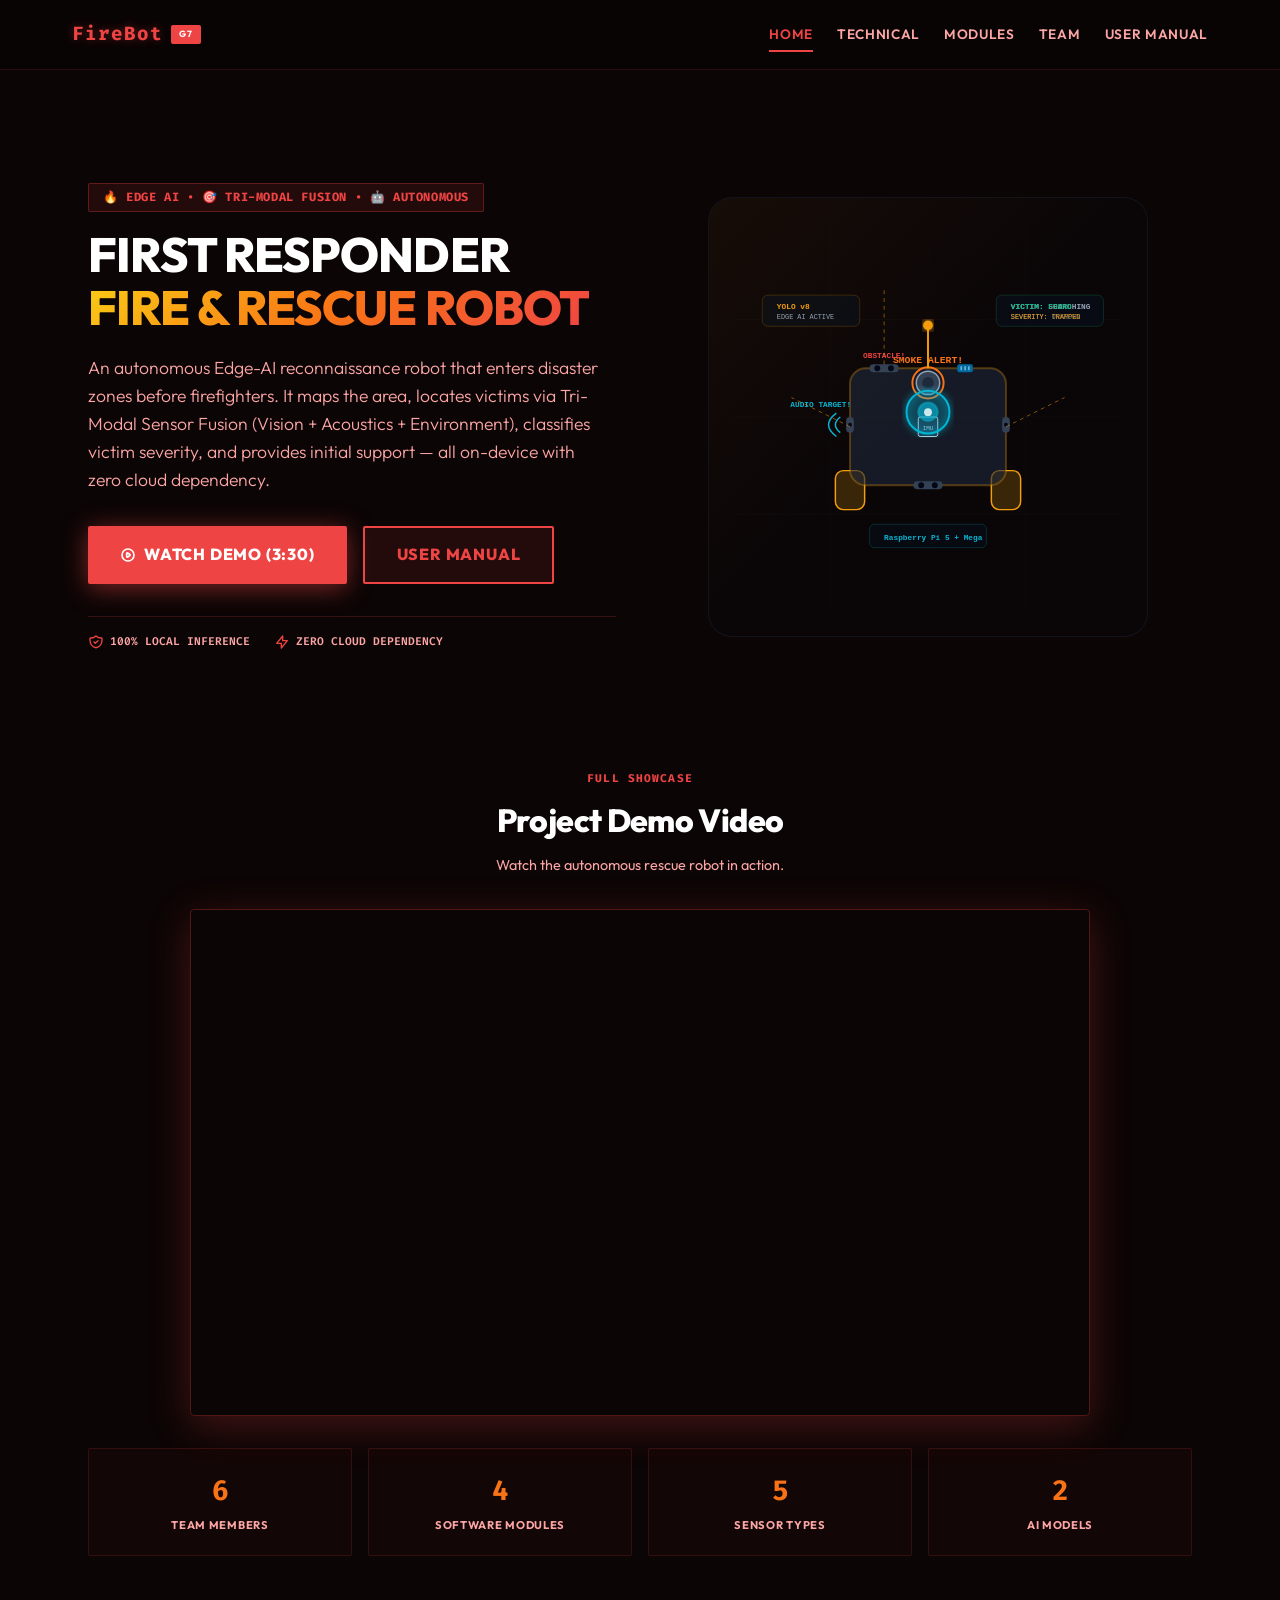
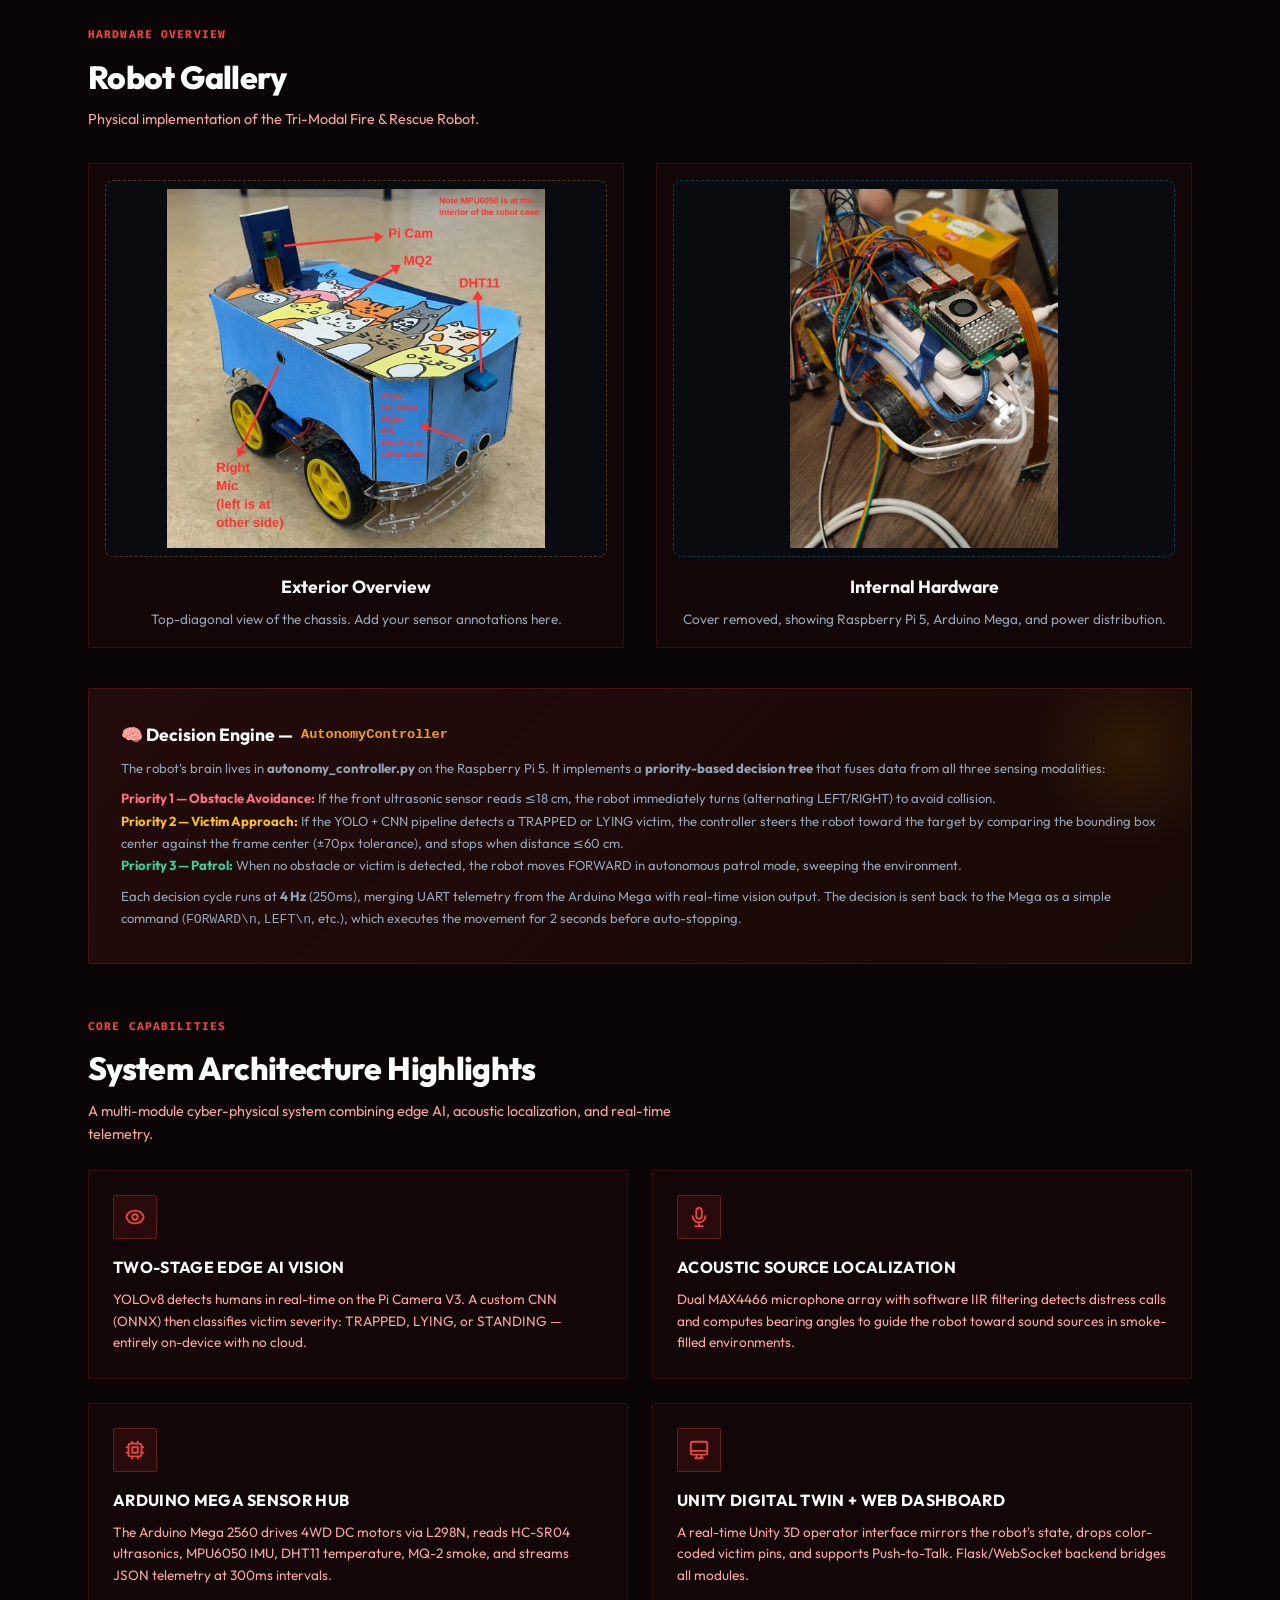
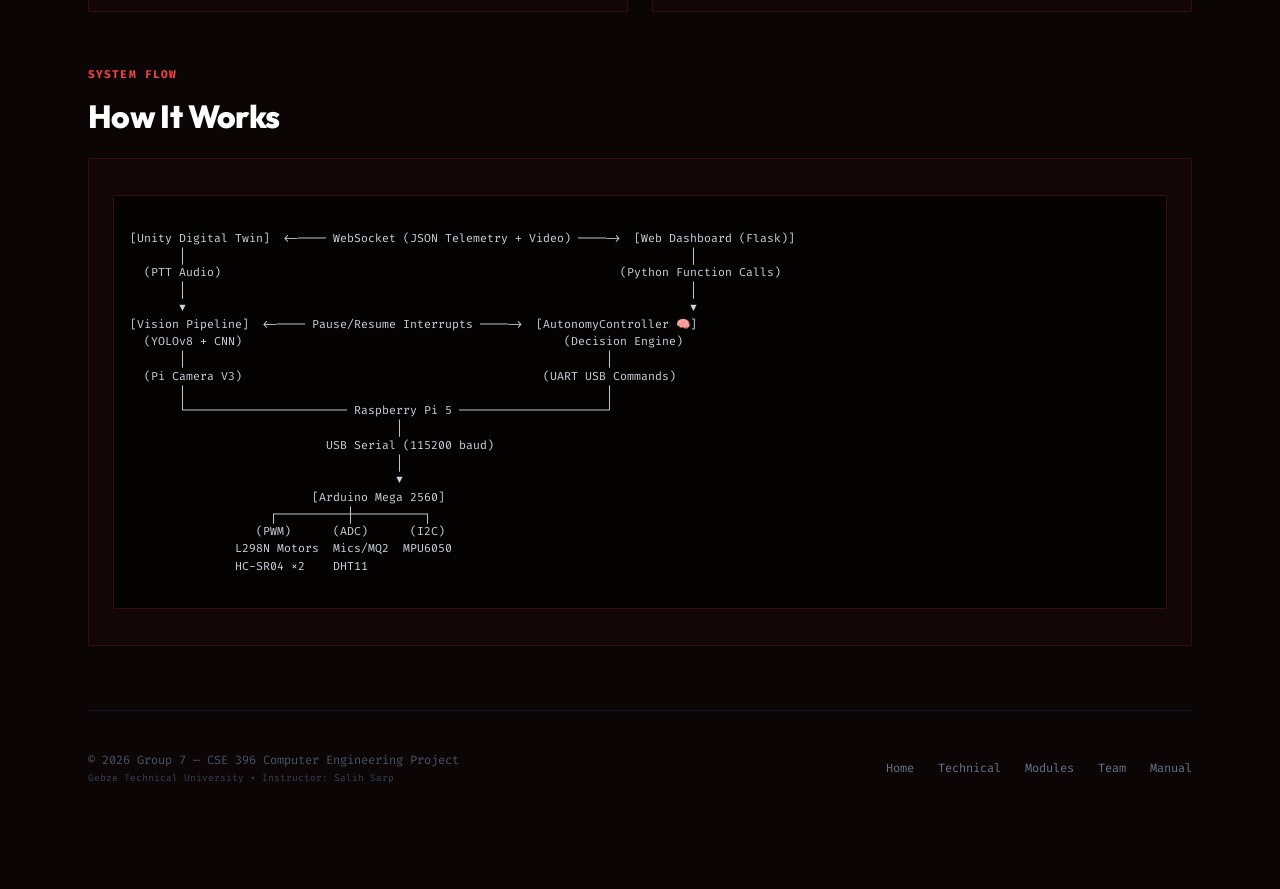
==== commit 635a7ecd: "Add video embed, fix ascii art, and enlarge buttons" ====
--- a/docs/index.html
+++ b/docs/index.html
@@ -202,6 +202,16 @@
         </div>
       </section>
 
+      <!-- Video Showcase -->
+      <section class="obs-fade" style="margin-top:2rem; text-align:center;">
+        <span class="section-label">FULL SHOWCASE</span>
+        <h2 class="section-title">Project Demo Video</h2>
+        <p class="section-desc" style="margin: 0.5rem auto 0; text-align:center;">Watch the autonomous rescue robot in action.</p>
+        <div class="video-container">
+          <iframe src="https://www.youtube.com/embed/pukPrtGTnvk" title="FireBot G7 Demo" allow="accelerometer; autoplay; clipboard-write; encrypted-media; gyroscope; picture-in-picture" allowfullscreen></iframe>
+        </div>
+      </section>
+
       <!-- Stats -->
       <div class="stats-grid obs-fade">
         <div class="stat-card">
@@ -278,7 +288,8 @@
       <div class="decision-banner obs-fade">
         <h3>🧠 Decision Engine — <code style="font-size:.85rem;color:#f59e0b">AutonomyController</code></h3>
         <p>The robot's brain lives in <strong>autonomy_controller.py</strong> on the Raspberry Pi 5. It implements a
-          <strong>priority-based decision tree</strong> that fuses data from all three sensing modalities:</p>
+          <strong>priority-based decision tree</strong> that fuses data from all three sensing modalities:
+        </p>
         <p style="margin-top:.5rem"><strong style="color:#fb7185">Priority 1 — Obstacle Avoidance:</strong> If the front
           ultrasonic sensor reads ≤18 cm, the robot immediately turns (alternating LEFT/RIGHT) to avoid collision.<br>
           <strong style="color:#fbbf24">Priority 2 — Victim Approach:</strong> If the YOLO + CNN pipeline detects a
@@ -346,26 +357,26 @@
         <h2 class="section-title">How It Works</h2>
         <div class="glass-card" style="padding:1.5rem;margin-top:1rem">
           <div class="code-block" style="font-size:.72rem;line-height:1.5">
-            [Unity Digital Twin] ⟵──── WebSocket (JSON Telemetry + Video) ────⟶ [Web Dashboard (Flask)]
-            │ │
-            (PTT Audio) (Python Function Calls)
-            │ │
-            ▼ ▼
-            [Vision Pipeline] ⟵──── Pause/Resume Interrupts ────⟶ [AutonomyController 🧠]
-            (YOLOv8 + CNN) (Decision Engine)
-            │ │
-            (Pi Camera V3) (UART USB Commands)
-            │ │
-            └─────────────────────── Raspberry Pi 5 ─────────────────────┘
-            │
-            USB Serial (115200 baud)
-            │
-            ▼
-            [Arduino Mega 2560]
-            ┌──────────┼──────────┐
-            (PWM) (ADC) (I2C)
-            L298N Motors Mics/MQ2 MPU6050
-            HC-SR04 ×2 DHT11
+[Unity Digital Twin]  ⟵──── WebSocket (JSON Telemetry + Video) ────⟶  [Web Dashboard (Flask)]
+       │                                                                        │
+  (PTT Audio)                                                         (Python Function Calls)
+       │                                                                        │
+       ▼                                                                        ▼
+[Vision Pipeline]  ⟵──── Pause/Resume Interrupts ────⟶  [AutonomyController 🧠]
+  (YOLOv8 + CNN)                                              (Decision Engine)
+       │                                                            │
+  (Pi Camera V3)                                           (UART USB Commands)
+       │                                                            │
+       └─────────────────────── Raspberry Pi 5 ─────────────────────┘
+                                      │
+                            USB Serial (115200 baud)
+                                      │
+                                      ▼
+                          [Arduino Mega 2560]
+                    ┌──────────┼──────────┐
+                  (PWM)      (ADC)      (I2C)
+               L298N Motors  Mics/MQ2  MPU6050
+               HC-SR04 ×2    DHT11
           </div>
         </div>
       </section>
--- a/docs/styles.css
+++ b/docs/styles.css
@@ -132,20 +132,41 @@
 .hero p { font-size:1.1rem; color:#fca5a5; line-height:1.6; margin-top:1.25rem; max-width:520px; font-weight:300; }
 .hero-actions { display:flex; gap:1rem; margin-top:2rem; flex-wrap:wrap; }
 .btn-primary {
-  padding:12px 28px; border-radius:2px; font-weight:700; font-size:.9rem; text-transform:uppercase; letter-spacing:0.05em;
+  padding:14px 32px; border-radius:2px; font-weight:800; font-size:1rem; text-transform:uppercase; letter-spacing:0.05em;
   background:var(--accent-rose); color:#fff; border:none;
-  box-shadow:0 4px 20px rgba(239,68,68,.3);
+  box-shadow:0 4px 25px rgba(239,68,68,.5);
   transition:all .3s cubic-bezier(.16,1,.3,1); cursor:pointer;
-  display:inline-flex; align-items:center; gap:8px;
-}
-.btn-primary:hover { background:#dc2626; box-shadow:0 0 25px rgba(220,38,38,.5); transform:translateY(-2px); }
+  display:inline-flex; align-items:center; gap:8px; text-decoration:none;
+}
+.btn-primary:hover { background:#dc2626; box-shadow:0 0 35px rgba(220,38,38,.8); transform:translateY(-3px); }
 .btn-outline {
-  padding:12px 28px; border-radius:2px; font-weight:600; font-size:.9rem; text-transform:uppercase; letter-spacing:0.05em;
-  background:transparent; color:#fca5a5;
-  border:1px solid rgba(239,68,68,.4);
-  transition:all .2s; cursor:pointer;
-}
-.btn-outline:hover { border-color:var(--accent-rose); color:#fff; background:rgba(239,68,68,.1); }
+  padding:14px 32px; border-radius:2px; font-weight:800; font-size:1rem; text-transform:uppercase; letter-spacing:0.05em;
+  background:rgba(239,68,68,.1); color:var(--accent-rose);
+  border:2px solid var(--accent-rose);
+  transition:all .2s; cursor:pointer; text-decoration:none;
+}
+.btn-outline:hover { border-color:#fff; color:#fff; background:var(--accent-rose); transform:translateY(-3px); box-shadow:0 4px 25px rgba(239,68,68,.5); }
+
+/* ---- Video Container ---- */
+.video-container {
+  position: relative;
+  width: 100%;
+  max-width: 900px;
+  margin: 2rem auto;
+  aspect-ratio: 16 / 9;
+  border-radius: 4px;
+  overflow: hidden;
+  box-shadow: 0 10px 40px rgba(239,68,68,0.25);
+  border: 1px solid rgba(239,68,68,0.3);
+}
+.video-container iframe {
+  position: absolute;
+  top: 0;
+  left: 0;
+  width: 100%;
+  height: 100%;
+  border: none;
+}
 .hero-trust { display:flex; gap:1.5rem; margin-top:2rem; padding-top:1rem; border-top:1px solid rgba(239,68,68,.2); }
 .trust-item { display:flex; align-items:center; gap:6px; font-size:.7rem; font-family:var(--font-mono); color:#fca5a5; font-weight:600; }
 .trust-item svg { width:16px; height:16px; color:var(--accent-rose); }
